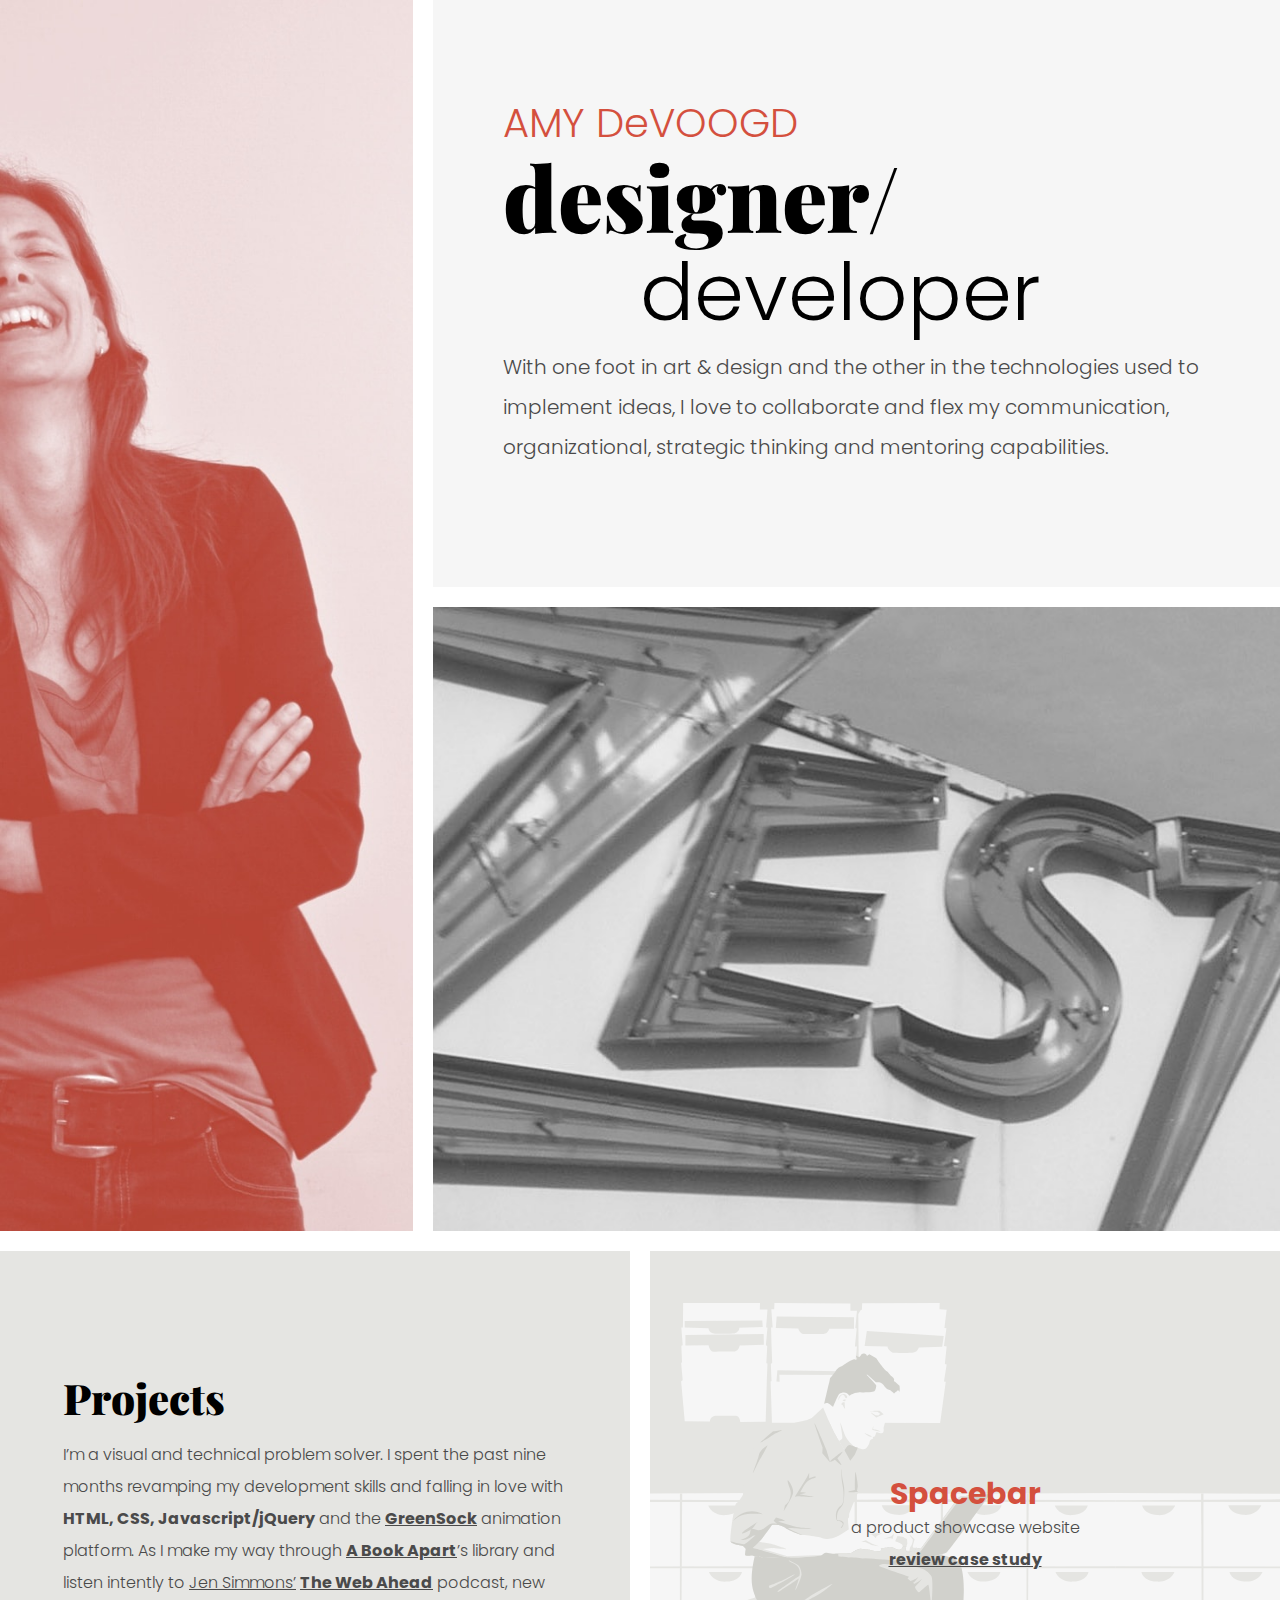
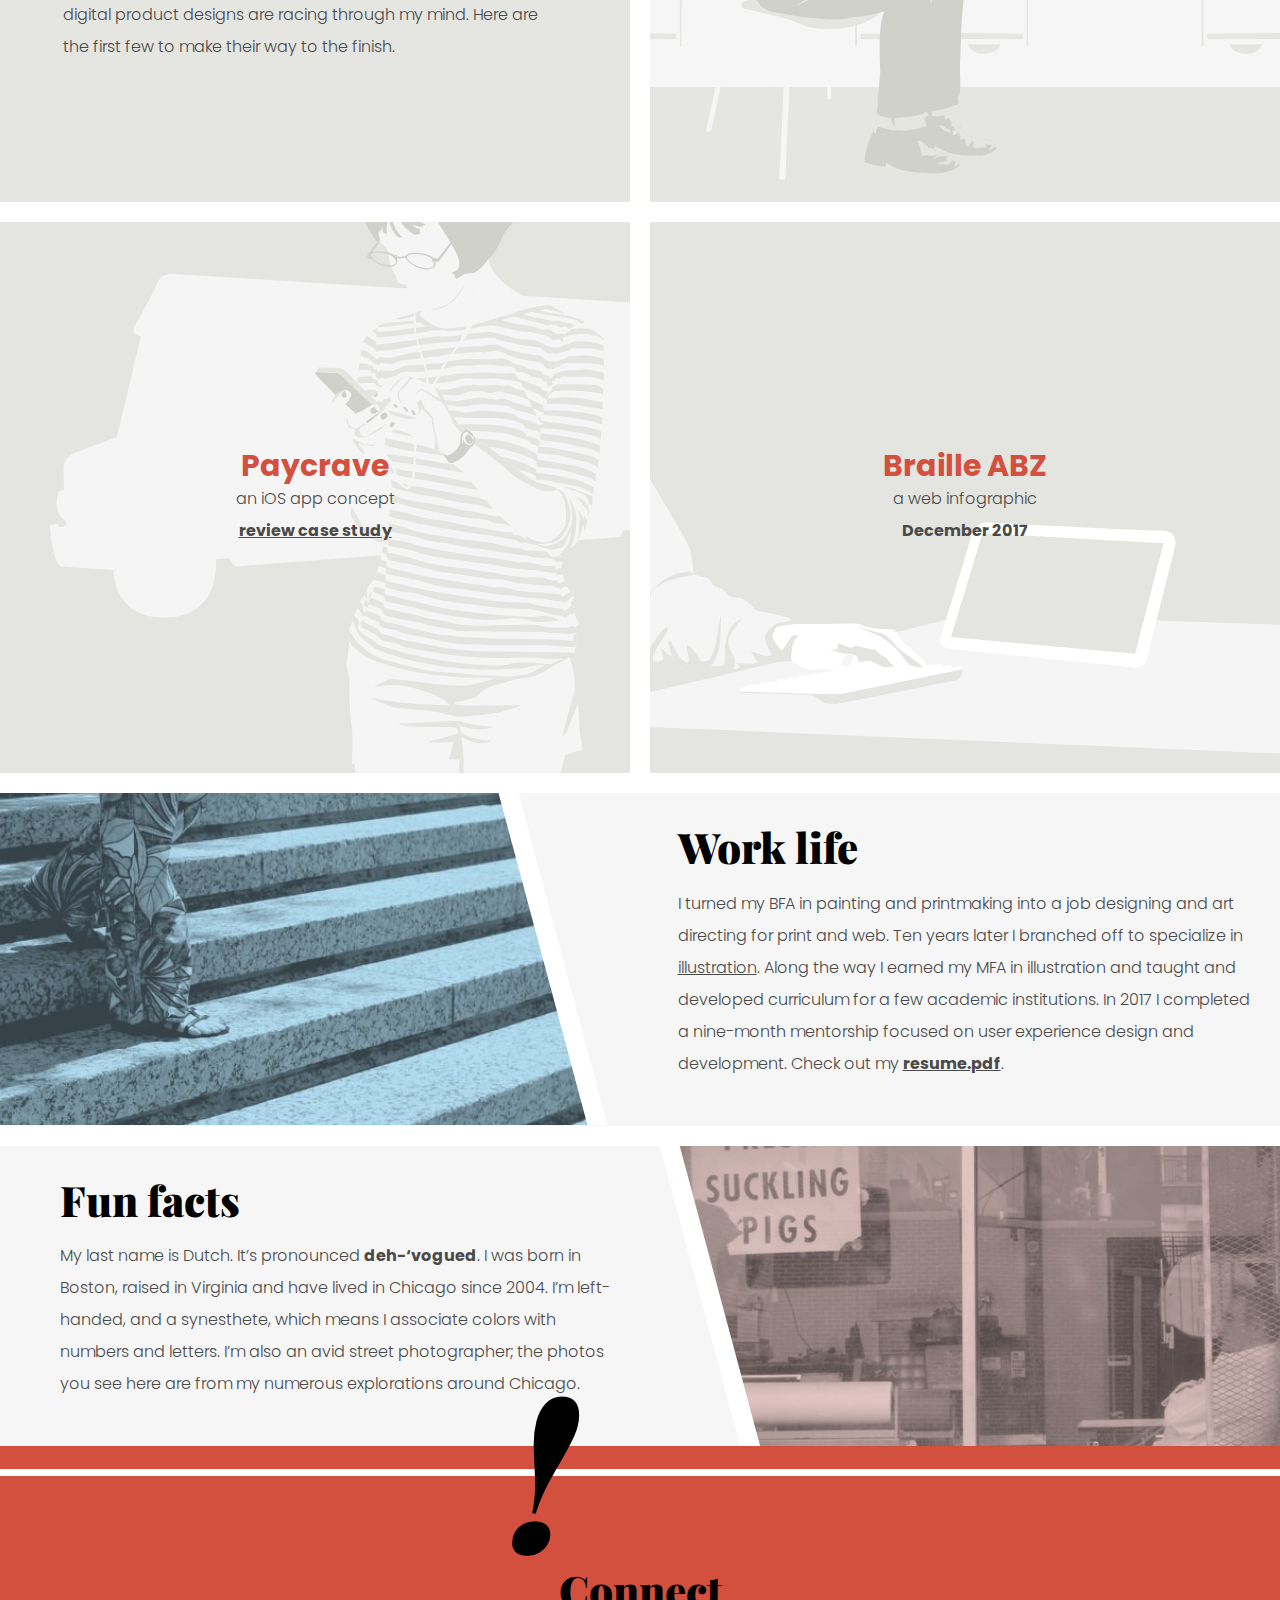
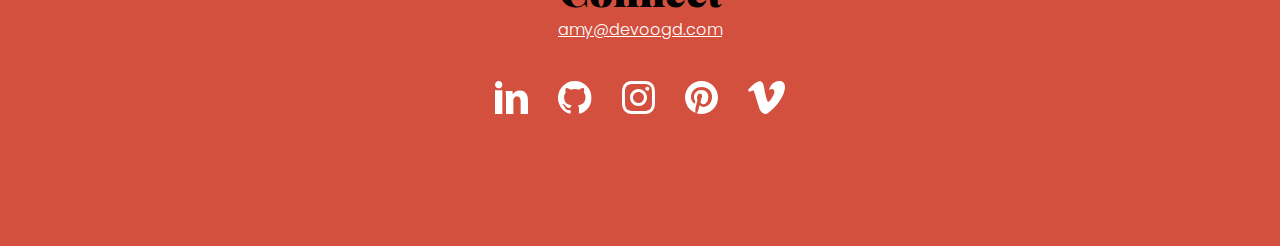
==== index.html @ 1ceda74a "adjusted home sliding header" ====
<!DOCTYPE html>
<html lang="en-us">
<head>

	<meta http-equiv="X-UA-Compatible" content="IE=Edge">
	<meta name="viewport" content="width=device-width, initial-scale=1.0">
	<meta charset="UTF-8">

	<title>Amy DeVoogd | Designer/Developer</title>

<!-- Google fonts -->

	<link href="https://fonts.googleapis.com/css?family=Playfair+Display:900" rel="stylesheet">
	<link href="https://fonts.googleapis.com/css?family=Poppins:300,600,700" rel="stylesheet">

<!-- CSS -->
	<link rel="stylesheet" type="text/css" href="styles/normalize.css">
	<link rel="stylesheet" type="text/css" href="styles/main.css">

<!-- favicon -->
	<link rel="shortcut icon" type="image/ico" href="assets/favicon.ico"/>

</head>

<body>

<!-- hero -->

	<div class="hero">

		<div id="me"></div>

		<div class="circle-me">
			<img src="assets/portrait-alt-compressor.png" alt="mugshot of Amy DeVoogd">
		</div>

		<div class="hero-copy">
			<div>
				<h1>AMY DeVOOGD</h1>
				<h2>designer/</h2>
				<h2 class="styletwo">developer</h2>
			</div>
			<p>With one foot in art &amp; design and the other in the technologies used to implement ideas, I love to collaborate and flex my communication, organizational, strategic thinking and mentoring capabilities.</p>
		</div>

		<div class="hero-zest">
			<img src="assets/zestsign-min.jpg" alt="photograph of a neon sign that reads zest">
		</div>

	</div>

<!-- projects -->

	<section class="projects">
		
		<div class="project-intro">
			<h3>Projects</h3>
			<p>I’m a visual and technical problem solver. I spent the past nine months revamping my development skills and falling in love with <span>HTML, CSS, Javascript/jQuery</span> and the <a href="https://greensock.com/" target="_blank"><span>GreenSock</span></a> animation platform. As I make my way through <a href="https://abookapart.com/" target="_blank"><span>A Book Apart</span></a>’s library and listen intently to <a href="http://jensimmons.com/" target="_blank"> Jen Simmons’</a> <a href="http://thewebahead.net/" target="_blank"><span>The Web Ahead</span></a> podcast, new digital product designs are racing through my mind. Here are the first few to make their way to the finish. 
		</div>

		<div class="spacebar-background"><img src="assets/project-spacebar.svg" alt="a man sitting in an office using a laptop in his lap"></div>
				
		<div class="spacebar-copy">
			<h4>Spacebar</h4>
			<p>a product showcase website</p>
			<a href="case-study/spacebar/"><p><span>review case study</span></p></a>
		</div>
			
		<div class="paycrave-background"><img src="assets/project-paycrave.svg" alt="a woman standing in front of a food truck looking at the phone in her hand"></div>
	
		<div class="paycrave-copy">
			<h4>Paycrave</h4>
			<p>an iOS app concept</p>
			<a href="case-study/paycrave"><p><span>review case study</span></p></a>
		</div>				
			
		<div class="braille-background"><img src="assets/project-braille.svg" alt="a hand at a keyboard on a desk with a computer monitor nearby"></div>
			
		<div class="braille-copy">	
			<h4>Braille ABZ</h4>
			<p>a web infographic</p>
			<p><span>December 2017</span></p>
		</div>

	</section>

<!-- about -->

	<section class="worklife">

		<div class="worklife-steps">
			<div class="steps"></div>
		</div>

		<div class="steps-small">
			<img src="assets/steps-min.jpg" alt="A woman's legs descending stairs.">
		</div>

		<div class="worklife-caption">
			<p>Woman descending Chase Tower stairs. Chicago, Illinois 2016</p>
		</div>

		<div class="worklife-copy">
			<h3>Work life</h3>
			<p>I turned my BFA in painting and printmaking into a job designing and art directing for print and web. Ten years later I branched off to specialize in <a href="http://illustration.devoogd.com/" target="blank">illustration</a>. Along the way I earned my MFA in illustration and taught and developed curriculum for a few academic institutions. In 2017 I completed a nine-month mentorship focused on user experience design and development. Check out my <a href="assets/devoogd_resume.pdf" target="blank"><span>resume.pdf</span></a>.</p>
		</div>

	</section>

	<section class="funfacts">	

		<div class="funfacts-copy">
			<h3>Fun facts</h3>
			<p>My last name is Dutch. It’s pronounced <span>deh-‘vogued</span>. I was born in Boston, raised in Virginia and have lived in Chicago since 2004. I’m left-handed, and a synesthete, which means I associate colors with numbers and letters. I’m also an avid street photographer; the photos you see here are from my numerous explorations around Chicago.</p>
		</div>

		<div class="funfacts-butcher">
			<div class="butcher"></div>
		</div>

		<div class="butcher-small">
			<img src="assets/butcher-min.jpg" alt="A butcher sitting in the window of his shop.">
		</div>

		<div class="funfacts-caption">
			<p>Halsted Packing House. Chicago, Illinois 2009</p>
		</div>
	
	</section>

<!-- footer -->
		
	<footer>

		<div class="xmark">
			<img src="assets/exclamation-mark.png" alt="oversized exclamation mark">
		</div>

		<div class="horizonal-line"></div>

		<div class="connect">
			<h3>Connect</h3>
			<a href="mailto:amy@devoogd.com"><p>amy@devoogd.com</p></a>
		</div>

		<div class="social">
			<a href="https://www.linkedin.com/in/amydevoogd" target="blank"><img src="assets/social-linkedin.svg" alt="linked in icon"></a>
			<a href="https://github.com/amydevoogd" target="blank"><img src="assets/social-github.svg" alt="github icon"></a>
			<a href="https://www.instagram.com/amydevoogd/" target="blank"><img src="assets/social-instagram.svg" alt="instagram icon"></a>
			<a href="https://www.pinterest.com/amydevoogd/" target="blank"><img src="assets/social-pinterest.svg" alt="pinterest icon"></a>
			<a href="https://vimeo.com/devoogd" target="blank"><img src="assets/social-vimeo.svg" alt="vimeo icon"></a>
		</div>

	</footer>

</body>

</html>
---- styles/main.css ----
/* body */

* {
	 box-sizing: border-box;
}



body {
	margin: 0;
}

/* fonts */

h1 {
	font-family: 'Poppins', sans-serif;
	font-size: 40px;
	font-weight: 300;
	color: #D4503E;
	margin: 0;	
}

h2 {
	font-family: 'Playfair Display', serif;
	font-size: 90px;
	font-weight: 900;
	line-height: 1.125;
	color: #000;
	margin: 0;
}

h3 {
	font-family: 'Playfair Display', serif;
	font-size: 42px;
	font-weight: 900;
	color: #000;
	margin: 0;
}

h4 {
	font-family: 'Poppins', sans-serif;
	font-size: 30px;
	font-weight: 700;
	color: #D4503E;
}

p {
	font-family: 'Poppins', sans-serif;
	font-size: 16px;
	font-weight: 300;
	line-height: 2;
	color: #4A4A4A;	
}

/* links */

a {
	outline: none;
}

a:link {
	color: #4A4A4A;
	text-decoration: underline;
}

a:visited {
	color: #4A4A4A;
}

/* hero */

.circle-me {
	padding-top: 30px;
	text-align: center;
	background-color: #f6f6f6;
}

.hero-copy {
	display: flex;
	flex-direction: column;
	justify-content: center;
	padding: 30px;
	background-color: #f6f6f6;
}

.hero-copy h1 {
	font-size: 30px;
}

.hero-copy h2 {
	font-size: 54px;
	text-align: left;
}

.hero-copy .styletwo {
	font-family: 'Poppins', sans-serif;
	font-weight: 300;
	font-size: 54px;
	text-align: right;
	position: absolute;
	left: 15%;
	margin-right: 10px;
}

.hero-copy p {
	font-size: 16px;
	margin-top: 80px;
}

.hero-zest {
	padding-top: 15px;
	padding-bottom: 15px;
}

.hero-zest img {
	width: 100%;
	height: 100%;
	display: block;
}

/* projects */

.projects {
	display: grid;
	grid-template-columns: 1fr;
	grid-gap: 15px;
}

.projects span {
	font-weight: 700;
}

.project-intro {
	grid-column: 1;
	grid-row: 1;
	display: flex;
	flex-direction: column;
	justify-content: center;
	padding: 30px;
	background-color: #e5e5e2;
}

.project-intro p {
	font-size: 16px;
}

.projects img {
	width: 100%;
	height: 100%;
}

.spacebar-background {
	grid-column: 1;
	grid-row: 2;
}

.spacebar-copy {
	grid-column: 1;
	grid-row: 2;
	justify-self: center;
	align-self: center;
	text-align: center;
}

.spacebar-copy p, h4 {
	margin: 0;
}

.paycrave-background {
	grid-column: 1;
	grid-row: 3;

}

.paycrave-copy {
	grid-column: 1;
	grid-row: 3;
	justify-self: center;
	align-self: center;
	text-align: center;
}

.paycrave-copy p, h4 {
	margin: 0;
}

.braille-background {
	grid-column: 1;
	grid-row: 4;
}

.braille-copy{
	grid-column: 1;
	grid-row: 4;
	justify-self: center;
	align-self: center;
	text-align: center;
}

.braille-copy p, h4 {
	margin: 0;
}

/* about */

.worklife {
	display: grid;
	grid-template-columns: 1fr;
	grid-gap: 15px;
}

.steps-small img {
	width: 100%;
	height: 100%;
}

.worklife span {
	font-weight: 700;
}

.worklife-copy {
	display: flex;
	flex-direction: column;
	justify-content: center;
	padding: 30px;
	background-color: #F6F6F6;
	position: relative;
}

.worklife-caption {
	display: none;
}

.worklife-caption p {
	font-size: 12px;
	color: #fff;
	text-align: left;
	padding-left: 10px;
}

.funfacts {
	display: grid;
	grid-template-columns: 1fr;
	margin-top: 15px;
}

.funfacts-copy {
	display: flex;
	flex-direction: column;
	justify-content: center;
	padding: 30px;
	background-color: #F6F6F6;
}

.butcher-small {
	margin-top: 15px;
}

.butcher-small img {
	width: 100%;
	height: 100%;
	display: block;
}

.funfacts span {
	font-weight: 700;
}

.funfacts-caption {
	display: none;
}

/* footer */

footer {
	grid-column: 1 / -1;
	background-color: #D4503E;
	height: 400px;
	text-align: center;
	display: flex;
	flex-direction: column;
	justify-content: center;
	position: relative;
}

.xmark {
	position: absolute;
	top: -50px;
	left: 40%;
	z-index: 2;
}

.horizonal-line {
	border: 0;
	width: 100%;
	border-bottom: 7px solid white;
	position: relative;
	top: -90px;
	z-index: 1;
}

.connect {
	padding-bottom: 20px;
}

.connect h3 {
	margin: 0;
}

.connect p {
	margin: 0;
	color: white;
}

.connect a:link {
	color: #fff;
}

.social {
	display: flex;
	justify-content: center;
}

.social img {
	padding: 15px;
}


@media(min-width: 768px) {

	html {
		width: 100%;
		overflow-x: hidden;
	}

	/* hero */

	.hero {
		display: grid;
		grid-template-columns: 1fr 1fr 1fr;
		grid-gap: 20px;
	}

	#me {
		grid-row: 1 / 3;
		background-repeat: no-repeat;
		background-size: cover;
		background-position: left;
		background-image: url('../assets/portrait-min.jpg');
		background-color: #D4503E;
	}

	.circle-me {
		display: none;
	}

	.hero-copy {
		grid-column: 2 / 4;
		padding: 100px 70px;
		background: #f6f6f6;
	}

	.hero-copy h1 {
		font-size: 40px;
	}

	.hero-copy h2 {
		font-size: 90px;
		text-align: left;
	}

	.hero-copy .styletwo {
		font-family: 'Poppins', sans-serif;
		font-weight: 300;
		font-size: 80px;
		text-align: right;
		position: absolute;
		left: 50%;
	}

	.hero-copy p {
		font-size: 20px;
		margin-top: 100px;
	}

	.hero-zest {
		grid-column: 2 / 4;
		grid-row: 2;
		padding: 0;
	}

	.hero-zest img {
		width: 100%;
		height: 100%;
		display: block;
	}

	/* projects */

	.projects {
		grid-column: 1 / -1;
		display: grid;
		grid-template-columns: 1fr 1fr;
		grid-gap: 20px;
		margin-top: 20px;
		margin-bottom: 20px;
	}

	.projects span {
		font-weight: 700;
	}

	.project-intro {
		padding: 10%;
		background-color: #e5e5e2;
		display: flex;
		flex-direction: column;
		justify-content: center;
	}

	.projects img {
		width: 100%;
		height: 100%;
		object-fit: cover;
	}

	.spacebar-background {
		grid-column: 2;
		grid-row: 1;
	}

	.spacebar-copy {
		grid-column: 2;
		grid-row: 1;
		justify-self: center;
		align-self: center;
		text-align: center;
		padding: 20px;
		background-color: 
	}

	.spacebar-copy p, h4 {
		margin: 0;
	}

	.paycrave-background {
		grid-column: 1;
		grid-row: 2;
	}

	.paycrave-copy {
		grid-column: 1;
		grid-row: 2;
		justify-self: center;
		align-self: center;
		text-align: center;
	}

	.paycrave-copy p, h4 {
		margin: 0;
	}

	.braille-background {
		grid-column: 2;
		grid-row: 2;
	}

	.braille-copy {
		grid-column: 2;
		grid-row: 2;
		justify-self: center;
		align-self: center;
		text-align: center;
	}

	.braille-copy p, h4 {
		margin: 0;
	}

	/* about */

	.steps-small {
		display: none;
	}

	.butcher-small {
		display: none;
	}

	.worklife {
		display: grid;
		grid-template-columns: repeat(auto-fit, minmax(100px, 1fr));
		justify-items: center;
		background: #F6F6F6;
	}

	.worklife-steps {
	    width: 100%;
	    height: 100%;
	    margin: 0 20px 0 -120px;
	    -webkit-transform: skew(15deg);
	    -moz-transform: skew(15deg);
	    -o-transform: skew(15deg);
	    transform: skew(15deg);
	    border-right: 20px solid white;
	    overflow:hidden;
	    position:relative;
	}

	.steps {
		background-image: url('../assets/steps-min.jpg');
    	position: absolute;
    	background-repeat: no-repeat;
		background-size: cover;
		background-position: left;
	    top: -30px;
	    left: -30px;
	    right: -100px;
	    bottom: -0px;
        -webkit-transform: skew(-15deg);
		-moz-transform: skew(-15deg);
        -o-transform: skew(-15deg);
        transform: skew(-15deg);
	}

	.funfacts {
		display: grid;
		grid-template-columns: repeat(auto-fit, minmax(100px, 1fr));
		justify-items: center;
		background: #F6F6F6;
		border-top: 20px solid white;
		margin-top: 0px;
	}

	.funfacts-butcher {
	    width: 100%;
	    height: 100%;
	    margin: 0 0 0 120px;
	    -webkit-transform: skew(15deg);
	    -moz-transform: skew(15deg);
	    -o-transform: skew(15deg);
	    transform: skew(15deg);
	    border-left: 20px solid white;
	    overflow: hidden;
	    position: relative;
	}

	.funfacts-copy {
		margin-left: 30px;
	}

	.butcher {
		background-image: url('../assets/butcher-min.jpg');
    	position: absolute;
    	background-repeat: no-repeat;
		background-size: cover;
		background-position: left;
	    top: 0px;
	    left: -70px;
	    right: 60px;
	    bottom: 0px;
        -webkit-transform: skew(-15deg);
		-moz-transform: skew(-15deg);
        -o-transform: skew(-15deg);
        transform: skew(-15deg);
        display: block;
	}

}
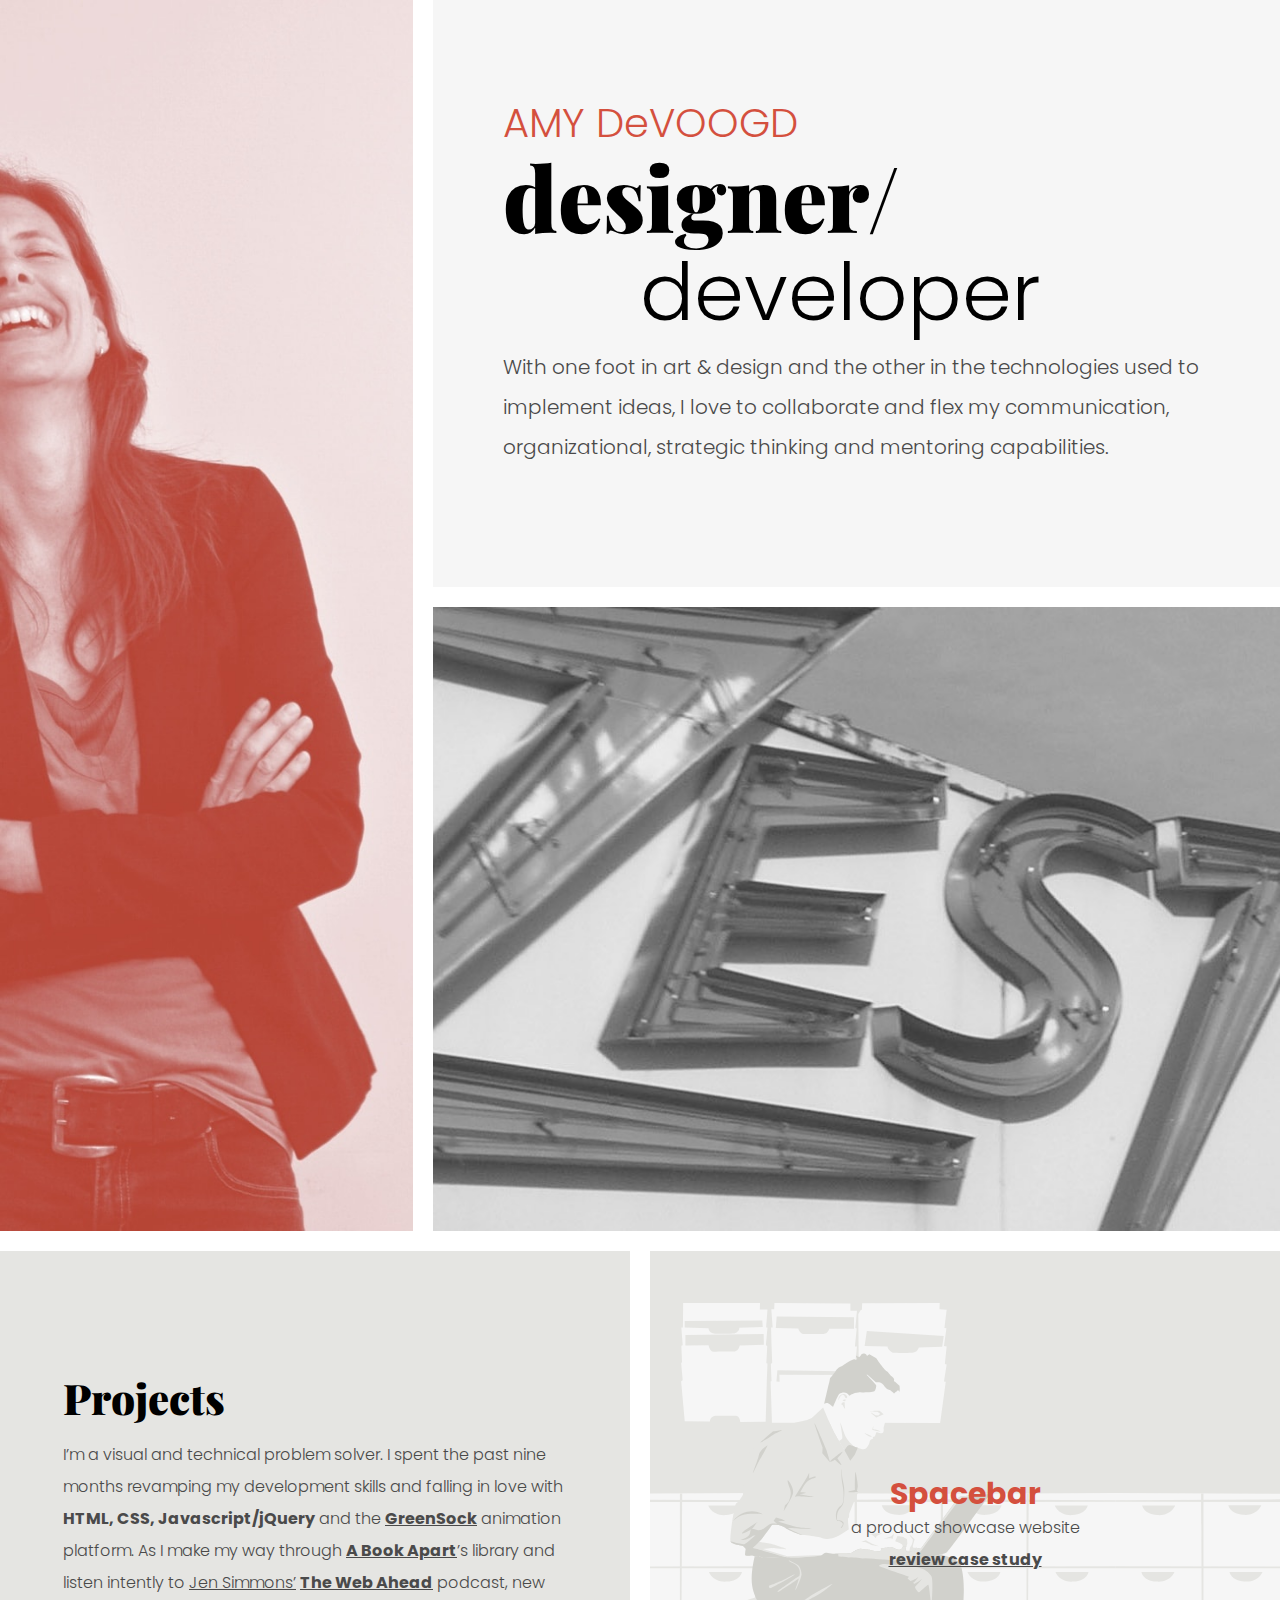
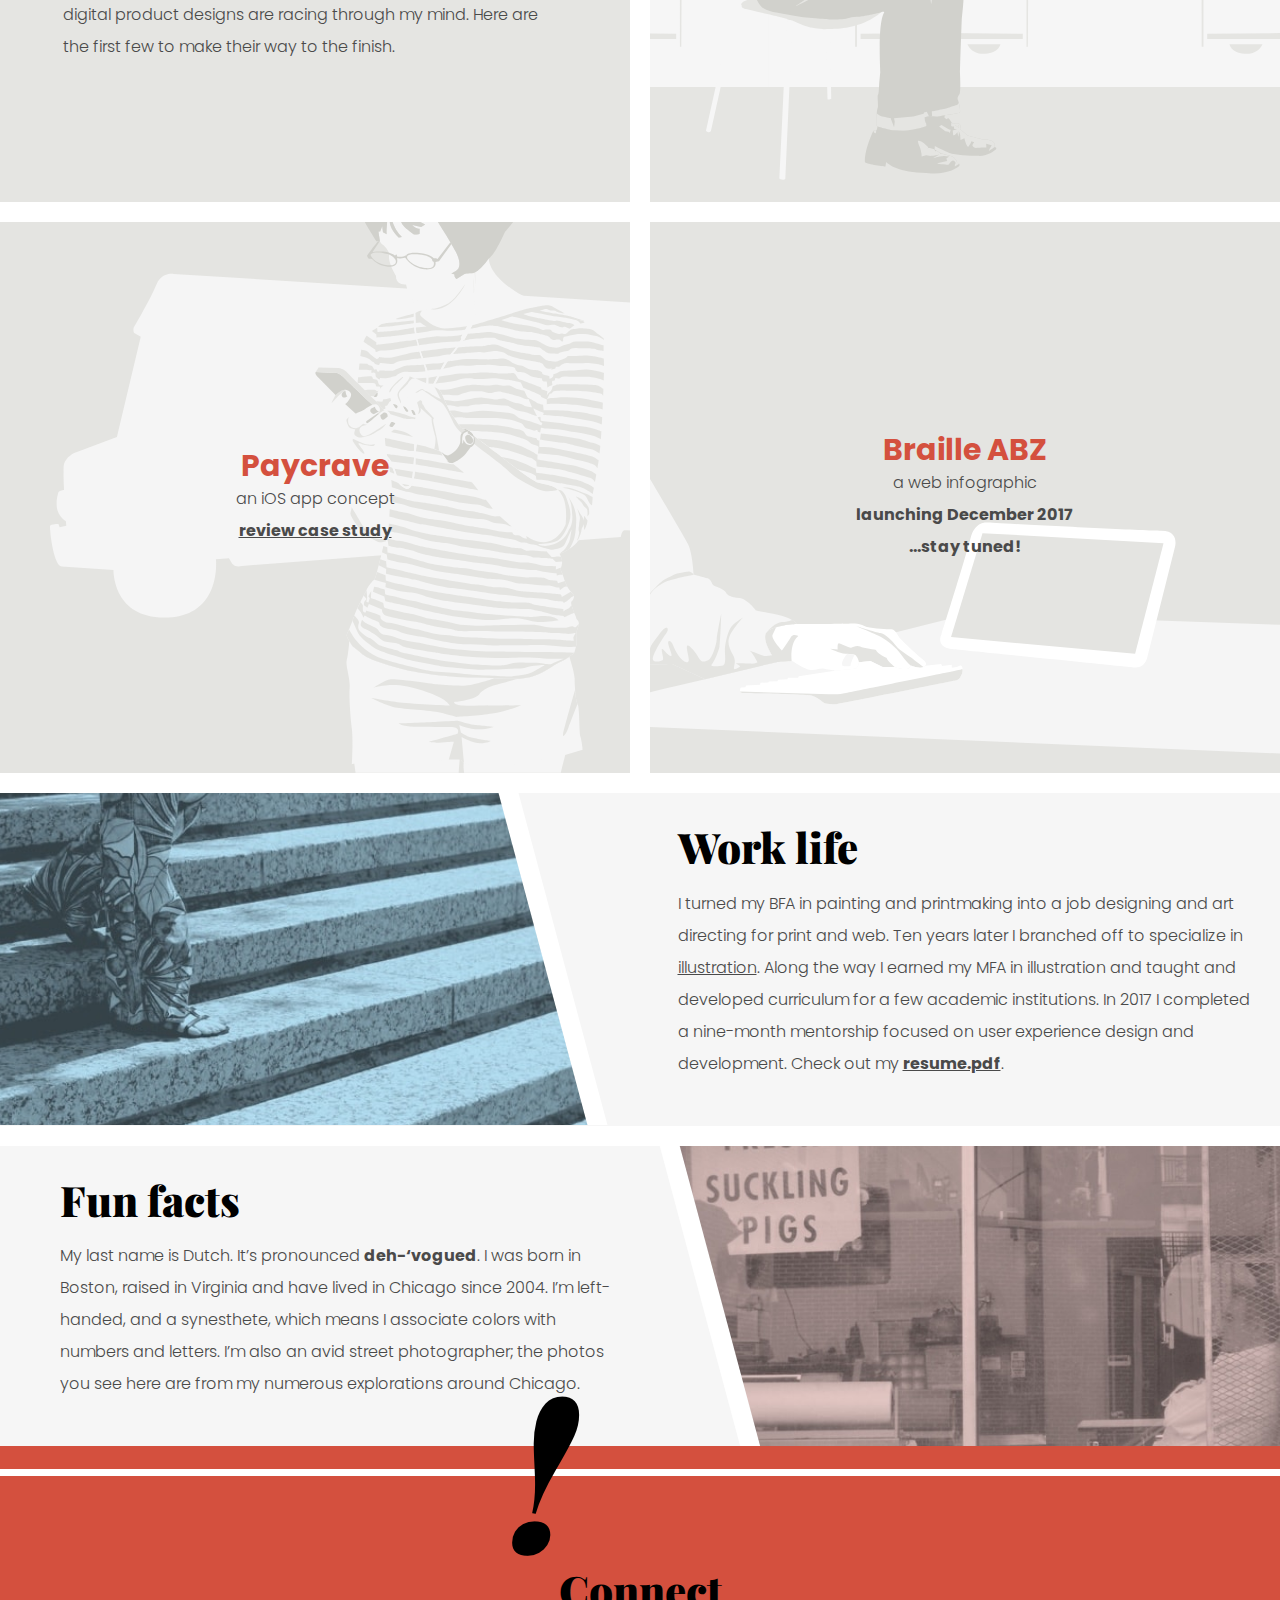
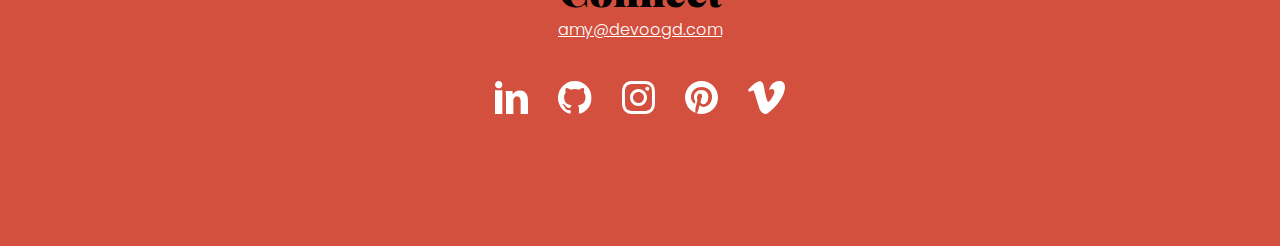
==== commit 05e9d854: "fixed side nav" ====
--- a/index.html
+++ b/index.html
@@ -1,6 +1,16 @@
 <!DOCTYPE html>
 <html lang="en-us">
 <head>
+
+<!-- Global site tag (gtag.js) - Google Analytics -->
+	<script async src="https://www.googletagmanager.com/gtag/js?id=UA-109768503-1"></script>
+	<script>
+	  	window.dataLayer = window.dataLayer || [];
+	  	function gtag(){dataLayer.push(arguments);}
+	  	gtag('js', new Date());
+
+	  	gtag('config', 'UA-109768503-1');
+	</script>
 
 	<meta http-equiv="X-UA-Compatible" content="IE=Edge">
 	<meta name="viewport" content="width=device-width, initial-scale=1.0">
@@ -79,7 +89,7 @@
 		<div class="braille-copy">	
 			<h4>Braille ABZ</h4>
 			<p>a web infographic</p>
-			<p><span>December 2017</span></p>
+			<p><span>launching December 2017<br>...stay tuned!</span></p>
 		</div>
 
 	</section>
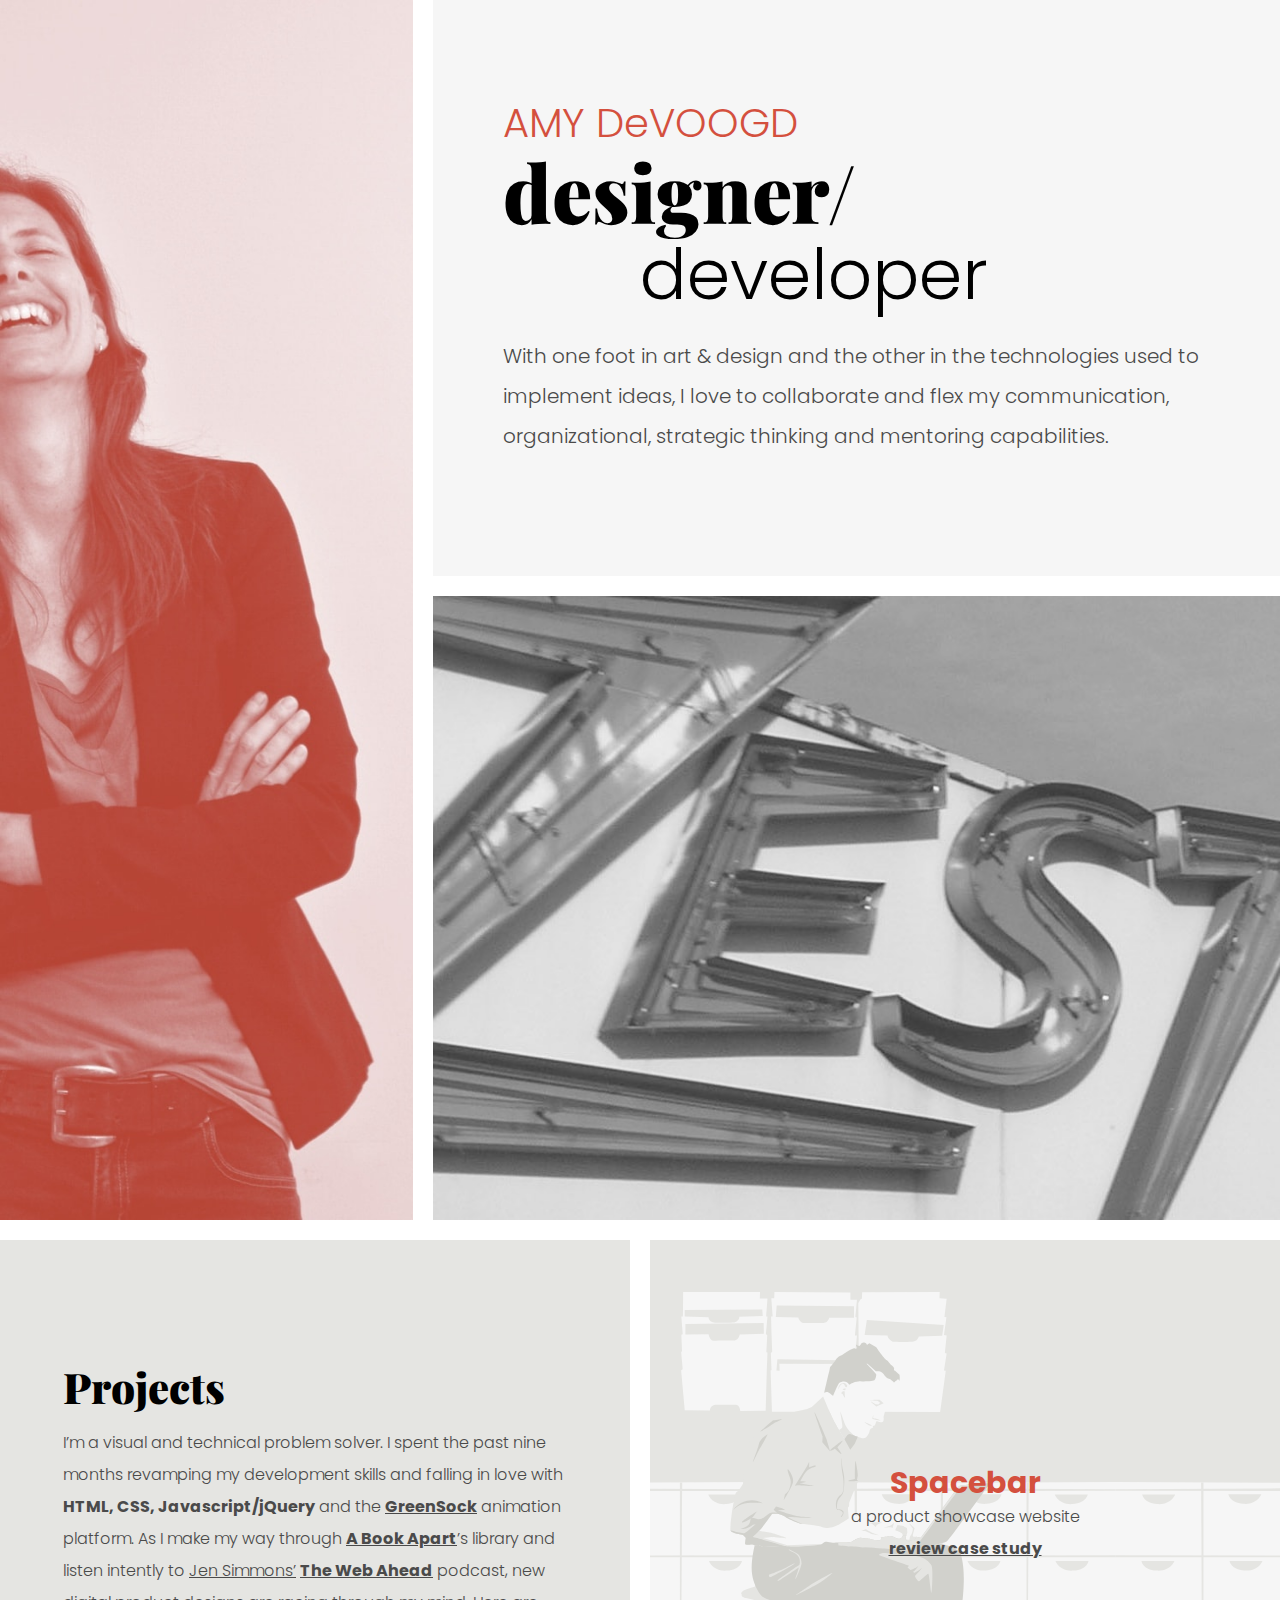
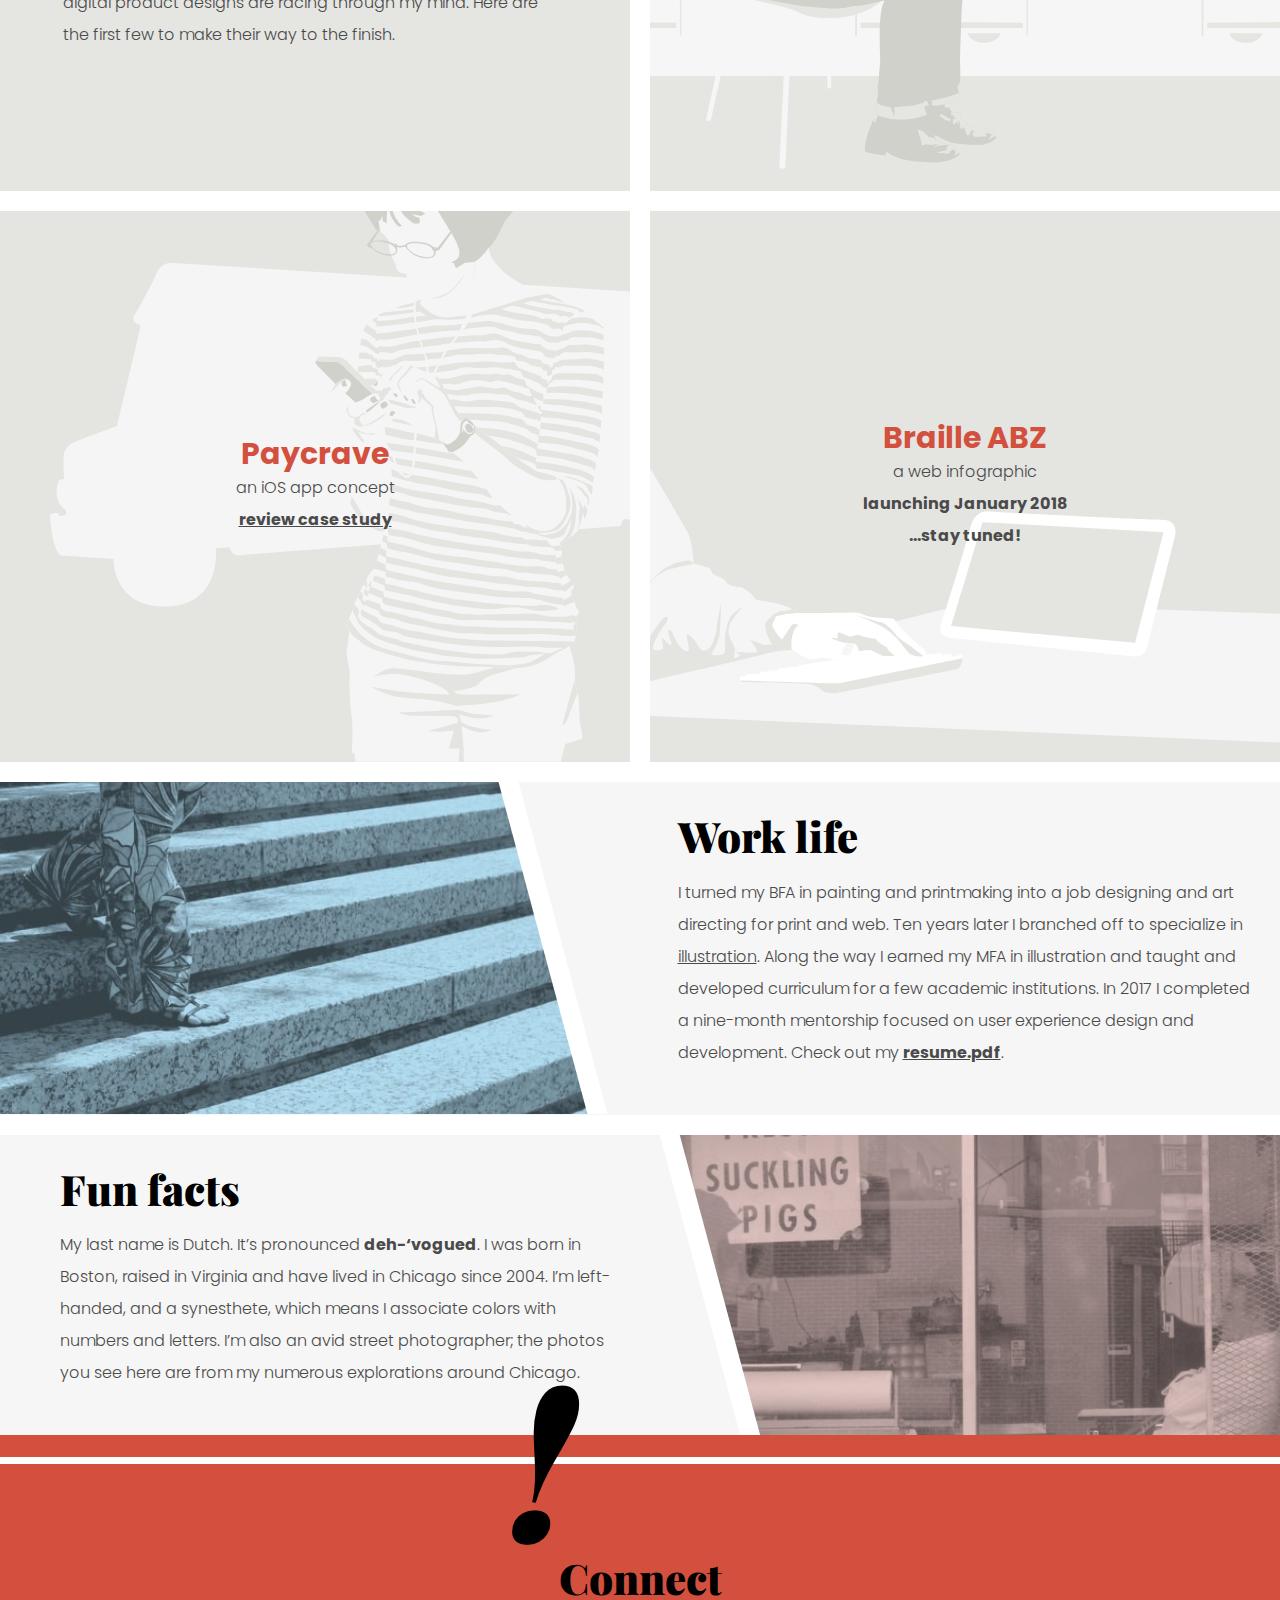
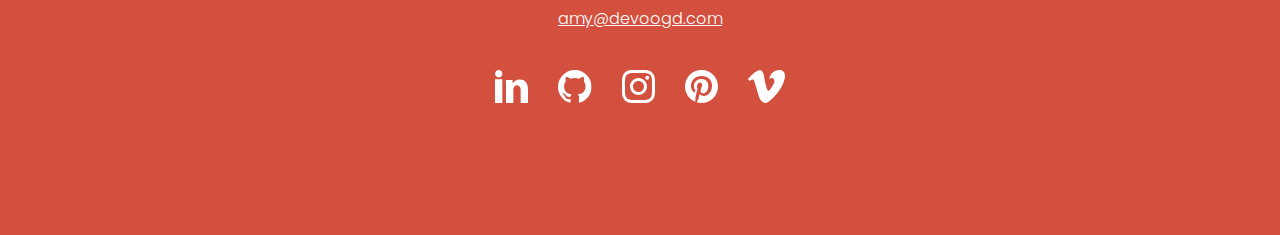
==== commit 121a5057: "Revised Braille ABZ date" ====
--- a/index.html
+++ b/index.html
@@ -89,7 +89,7 @@
 		<div class="braille-copy">	
 			<h4>Braille ABZ</h4>
 			<p>a web infographic</p>
-			<p><span>launching December 2017<br>...stay tuned!</span></p>
+			<p><span>launching January 2018<br>...stay tuned!</span></p>
 		</div>
 
 	</section>
--- a/styles/main.css
+++ b/styles/main.css
@@ -2,6 +2,10 @@
 
 * {
 	 box-sizing: border-box;
+}
+
+body {
+	overflow-x: hidden;
 }
 
 
@@ -365,14 +369,14 @@
 	}
 
 	.hero-copy h2 {
-		font-size: 90px;
+		font-size: 80px;
 		text-align: left;
 	}
 
 	.hero-copy .styletwo {
 		font-family: 'Poppins', sans-serif;
 		font-weight: 300;
-		font-size: 80px;
+		font-size: 70px;
 		text-align: right;
 		position: absolute;
 		left: 50%;
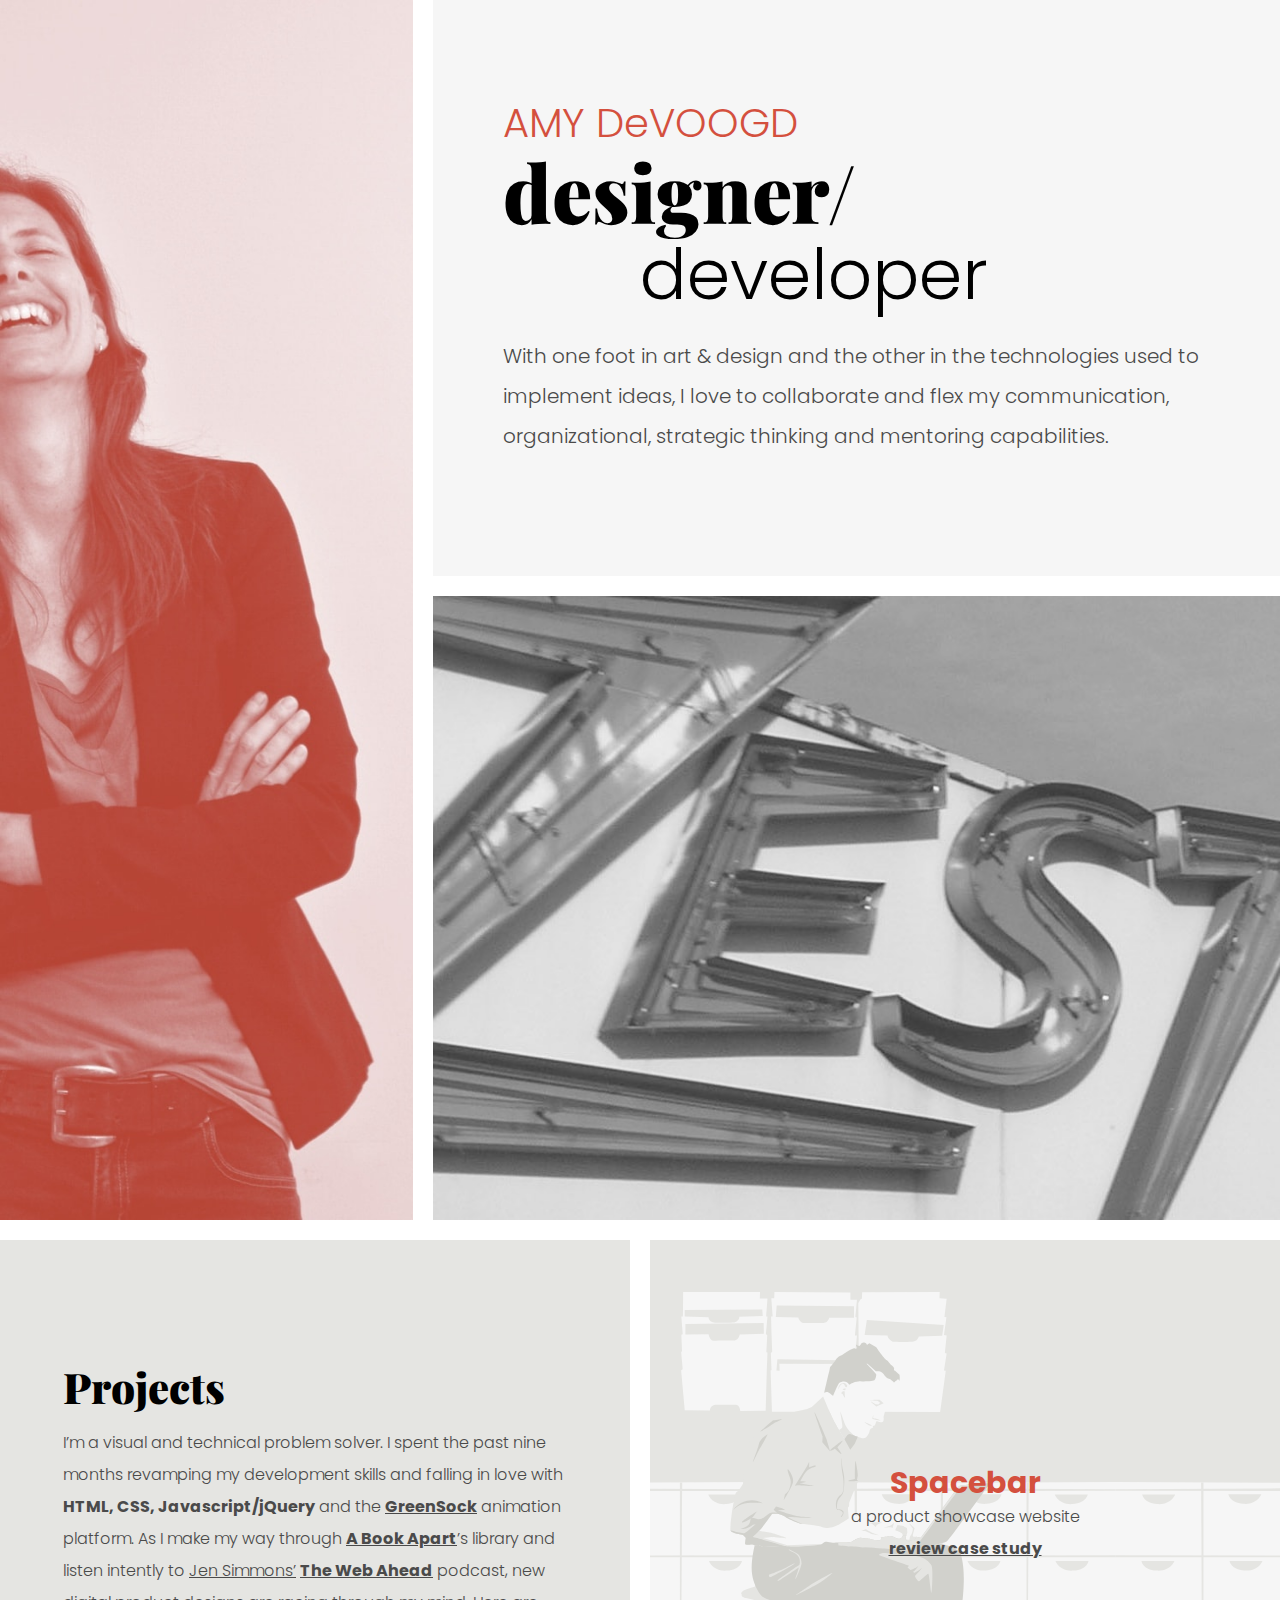
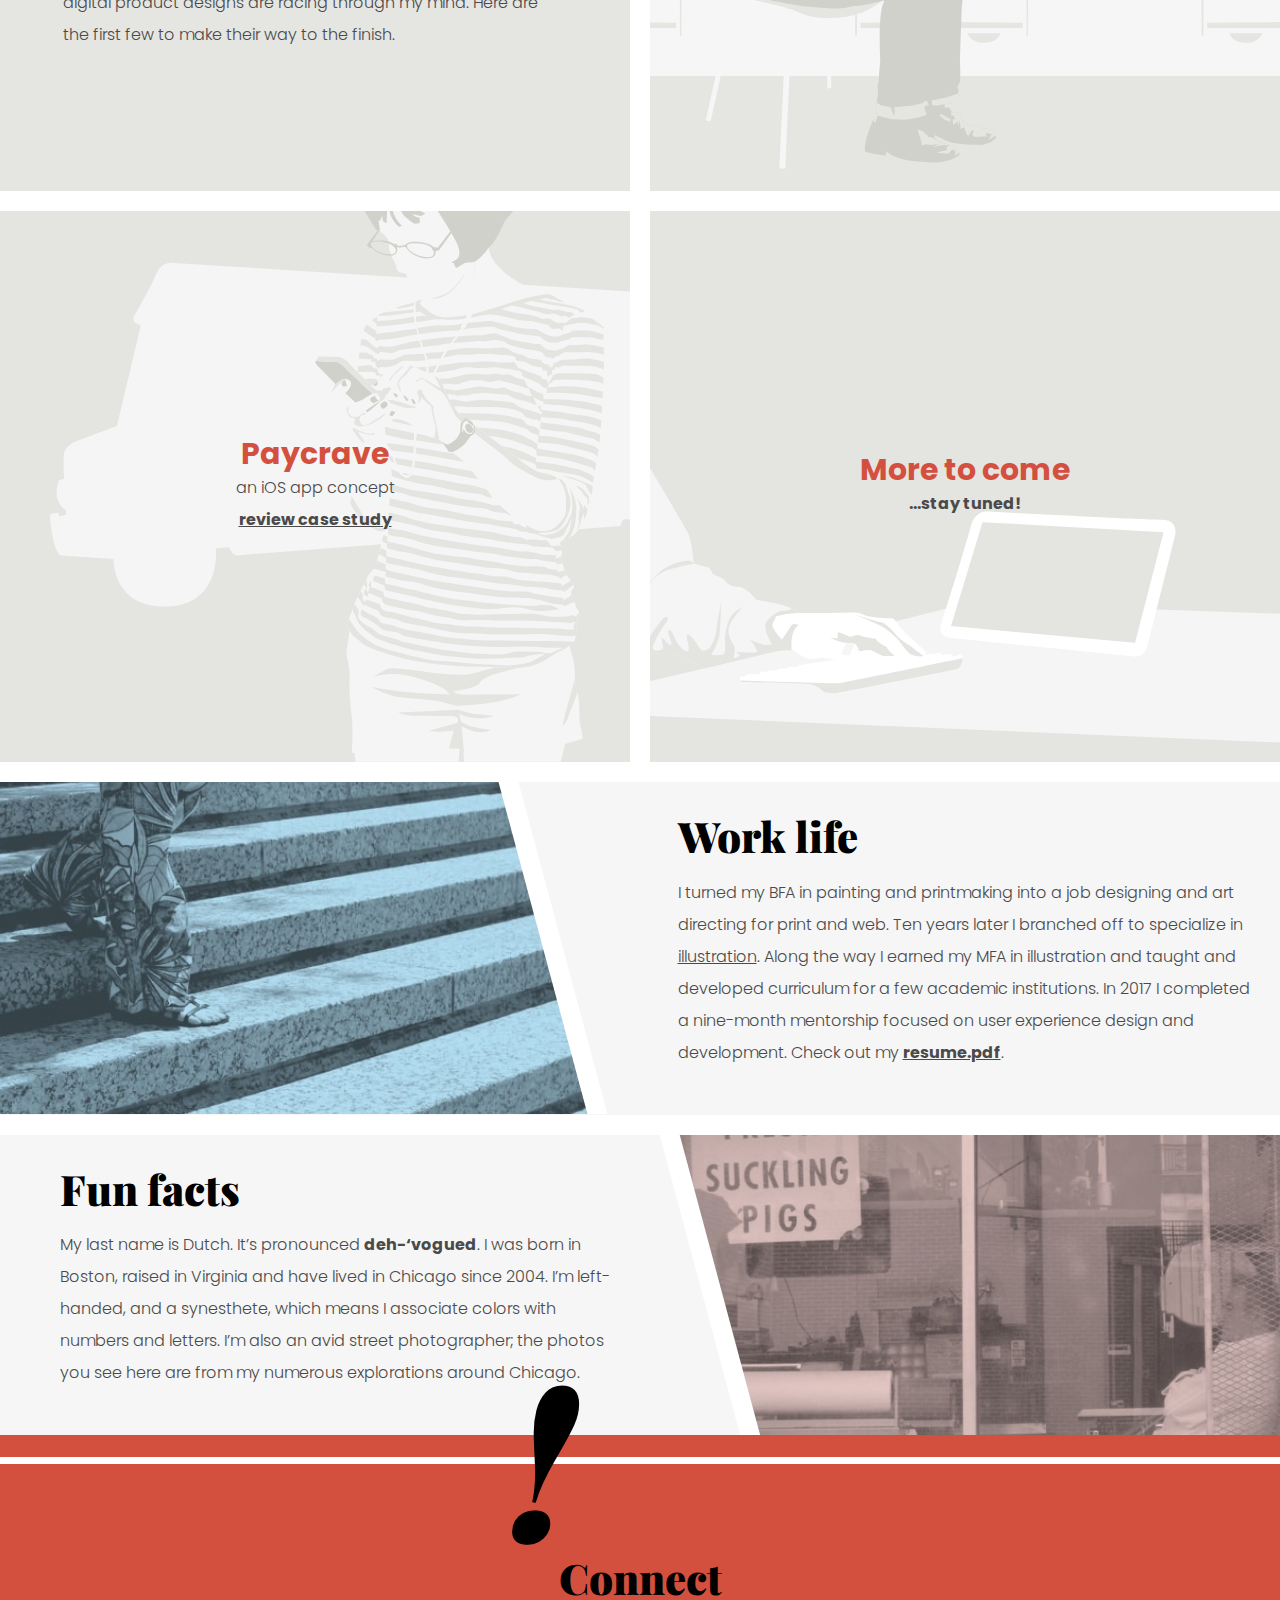
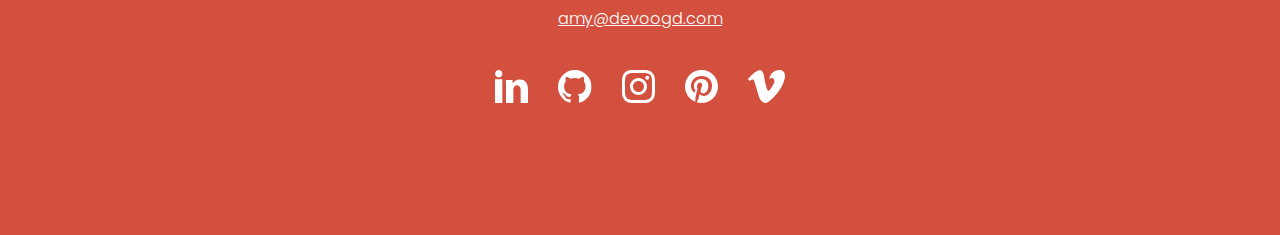
==== commit e8e50a6c: "home page project update" ====
--- a/index.html
+++ b/index.html
@@ -87,9 +87,8 @@
 		<div class="braille-background"><img src="assets/project-braille.svg" alt="a hand at a keyboard on a desk with a computer monitor nearby"></div>
 			
 		<div class="braille-copy">	
-			<h4>Braille ABZ</h4>
-			<p>a web infographic</p>
-			<p><span>launching January 2018<br>...stay tuned!</span></p>
+			<h4>More to come</h4>
+			<p><span>...stay tuned!</span></p>
 		</div>
 
 	</section>
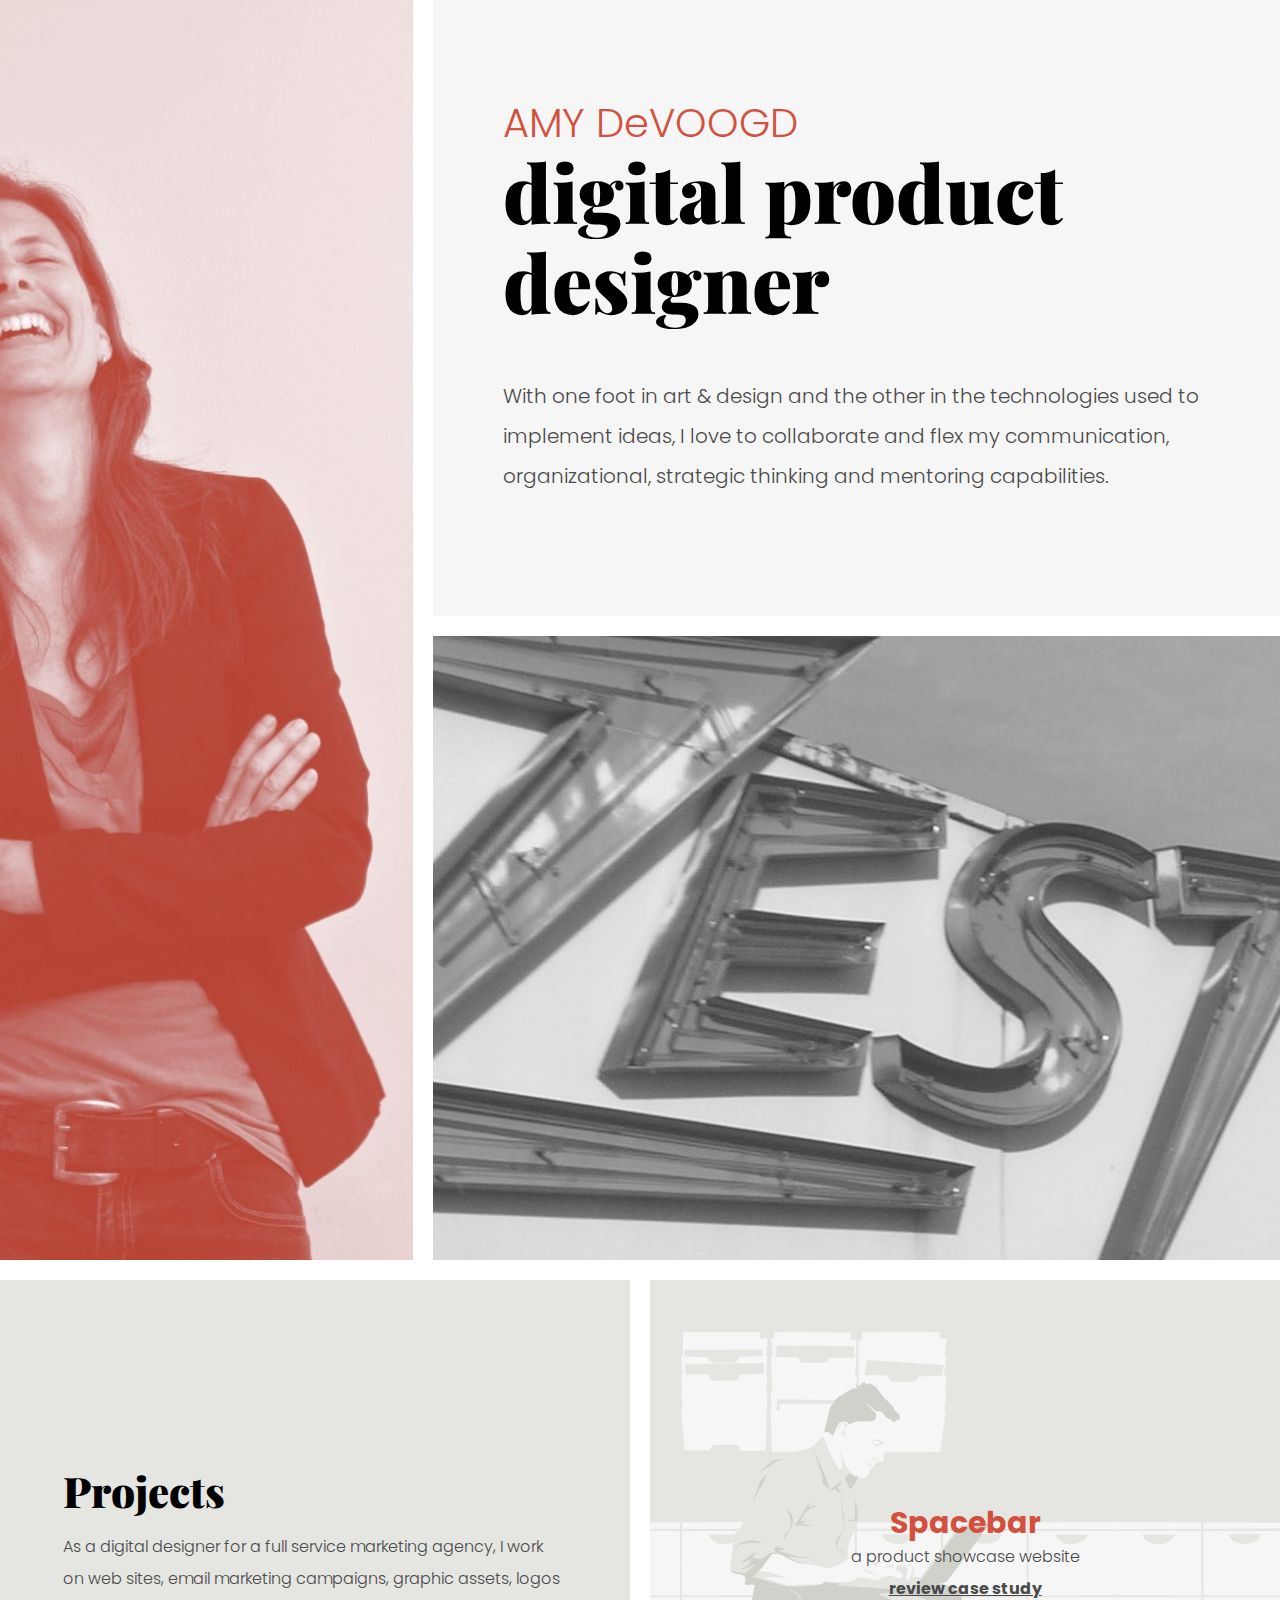
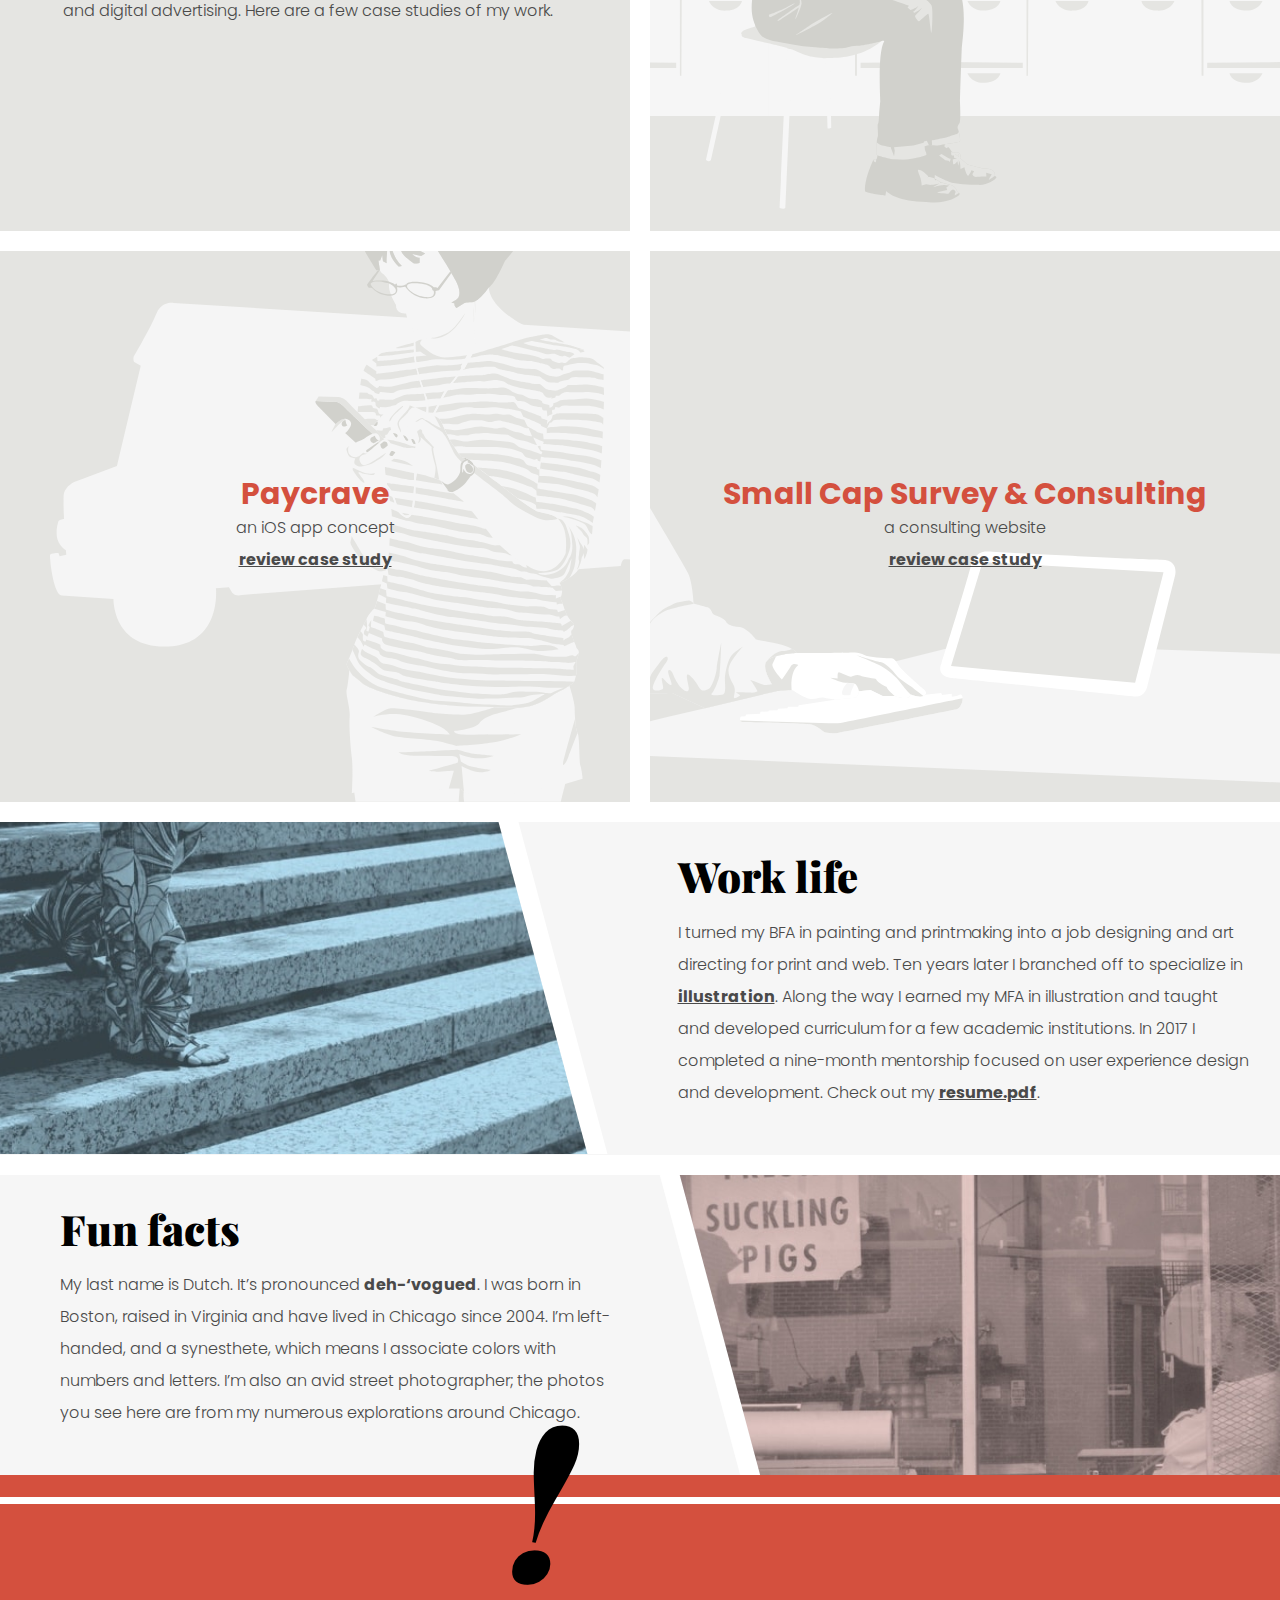
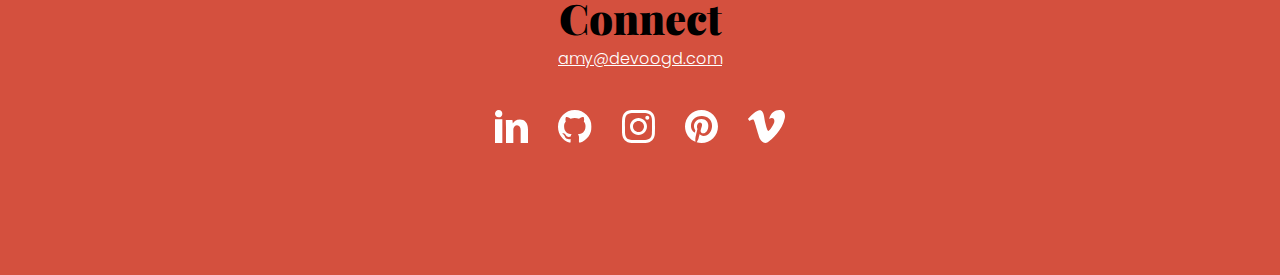
==== commit 52b7123a: "edits" ====
--- a/index.html
+++ b/index.html
@@ -16,7 +16,7 @@
 	<meta name="viewport" content="width=device-width, initial-scale=1.0">
 	<meta charset="UTF-8">
 
-	<title>Amy DeVoogd | Designer/Developer</title>
+	<title>Amy DeVoogd | Digital Product Designer</title>
 
 <!-- Google fonts -->
 
@@ -47,8 +47,7 @@
 		<div class="hero-copy">
 			<div>
 				<h1>AMY DeVOOGD</h1>
-				<h2>designer/</h2>
-				<h2 class="styletwo">developer</h2>
+				<h2>digital product designer</h2>
 			</div>
 			<p>With one foot in art &amp; design and the other in the technologies used to implement ideas, I love to collaborate and flex my communication, organizational, strategic thinking and mentoring capabilities.</p>
 		</div>
@@ -65,7 +64,7 @@
 		
 		<div class="project-intro">
 			<h3>Projects</h3>
-			<p>I’m a visual and technical problem solver. I spent the past nine months revamping my development skills and falling in love with <span>HTML, CSS, Javascript/jQuery</span> and the <a href="https://greensock.com/" target="_blank"><span>GreenSock</span></a> animation platform. As I make my way through <a href="https://abookapart.com/" target="_blank"><span>A Book Apart</span></a>’s library and listen intently to <a href="http://jensimmons.com/" target="_blank"> Jen Simmons’</a> <a href="http://thewebahead.net/" target="_blank"><span>The Web Ahead</span></a> podcast, new digital product designs are racing through my mind. Here are the first few to make their way to the finish. 
+			<p>As a digital designer for a full service marketing agency, I work on web sites, email marketing campaigns, graphic assets, logos and digital advertising. Here are a few case studies of my work. 
 		</div>
 
 		<div class="spacebar-background"><img src="assets/project-spacebar.svg" alt="a man sitting in an office using a laptop in his lap"></div>
@@ -87,8 +86,9 @@
 		<div class="braille-background"><img src="assets/project-braille.svg" alt="a hand at a keyboard on a desk with a computer monitor nearby"></div>
 			
 		<div class="braille-copy">	
-			<h4>More to come</h4>
-			<p><span>...stay tuned!</span></p>
+			<h4>Small Cap Survey & Consulting</h4>
+			<p>a consulting website</p>
+			<a href="case-study/scsc"><p><span>review case study</span></p></a>
 		</div>
 
 	</section>
@@ -111,7 +111,7 @@
 
 		<div class="worklife-copy">
 			<h3>Work life</h3>
-			<p>I turned my BFA in painting and printmaking into a job designing and art directing for print and web. Ten years later I branched off to specialize in <a href="http://illustration.devoogd.com/" target="blank">illustration</a>. Along the way I earned my MFA in illustration and taught and developed curriculum for a few academic institutions. In 2017 I completed a nine-month mentorship focused on user experience design and development. Check out my <a href="assets/devoogd_resume.pdf" target="blank"><span>resume.pdf</span></a>.</p>
+			<p>I turned my BFA in painting and printmaking into a job designing and art directing for print and web. Ten years later I branched off to specialize in <span><a href="http://illustration.devoogd.com/" target="blank">illustration</a></span>. Along the way I earned my MFA in illustration and taught and developed curriculum for a few academic institutions. In 2017 I completed a nine-month mentorship focused on user experience design and development. Check out my <a href="assets/devoogd_resume.pdf" target="blank"><span>resume.pdf</span></a>.</p>
 		</div>
 
 	</section>
--- a/styles/main.css
+++ b/styles/main.css
@@ -108,7 +108,7 @@
 
 .hero-copy p {
 	font-size: 16px;
-	margin-top: 80px;
+	margin-top: 50px;
 }
 
 .hero-zest {
@@ -384,7 +384,7 @@
 
 	.hero-copy p {
 		font-size: 20px;
-		margin-top: 100px;
+		margin-top: 50px;
 	}
 
 	.hero-zest {
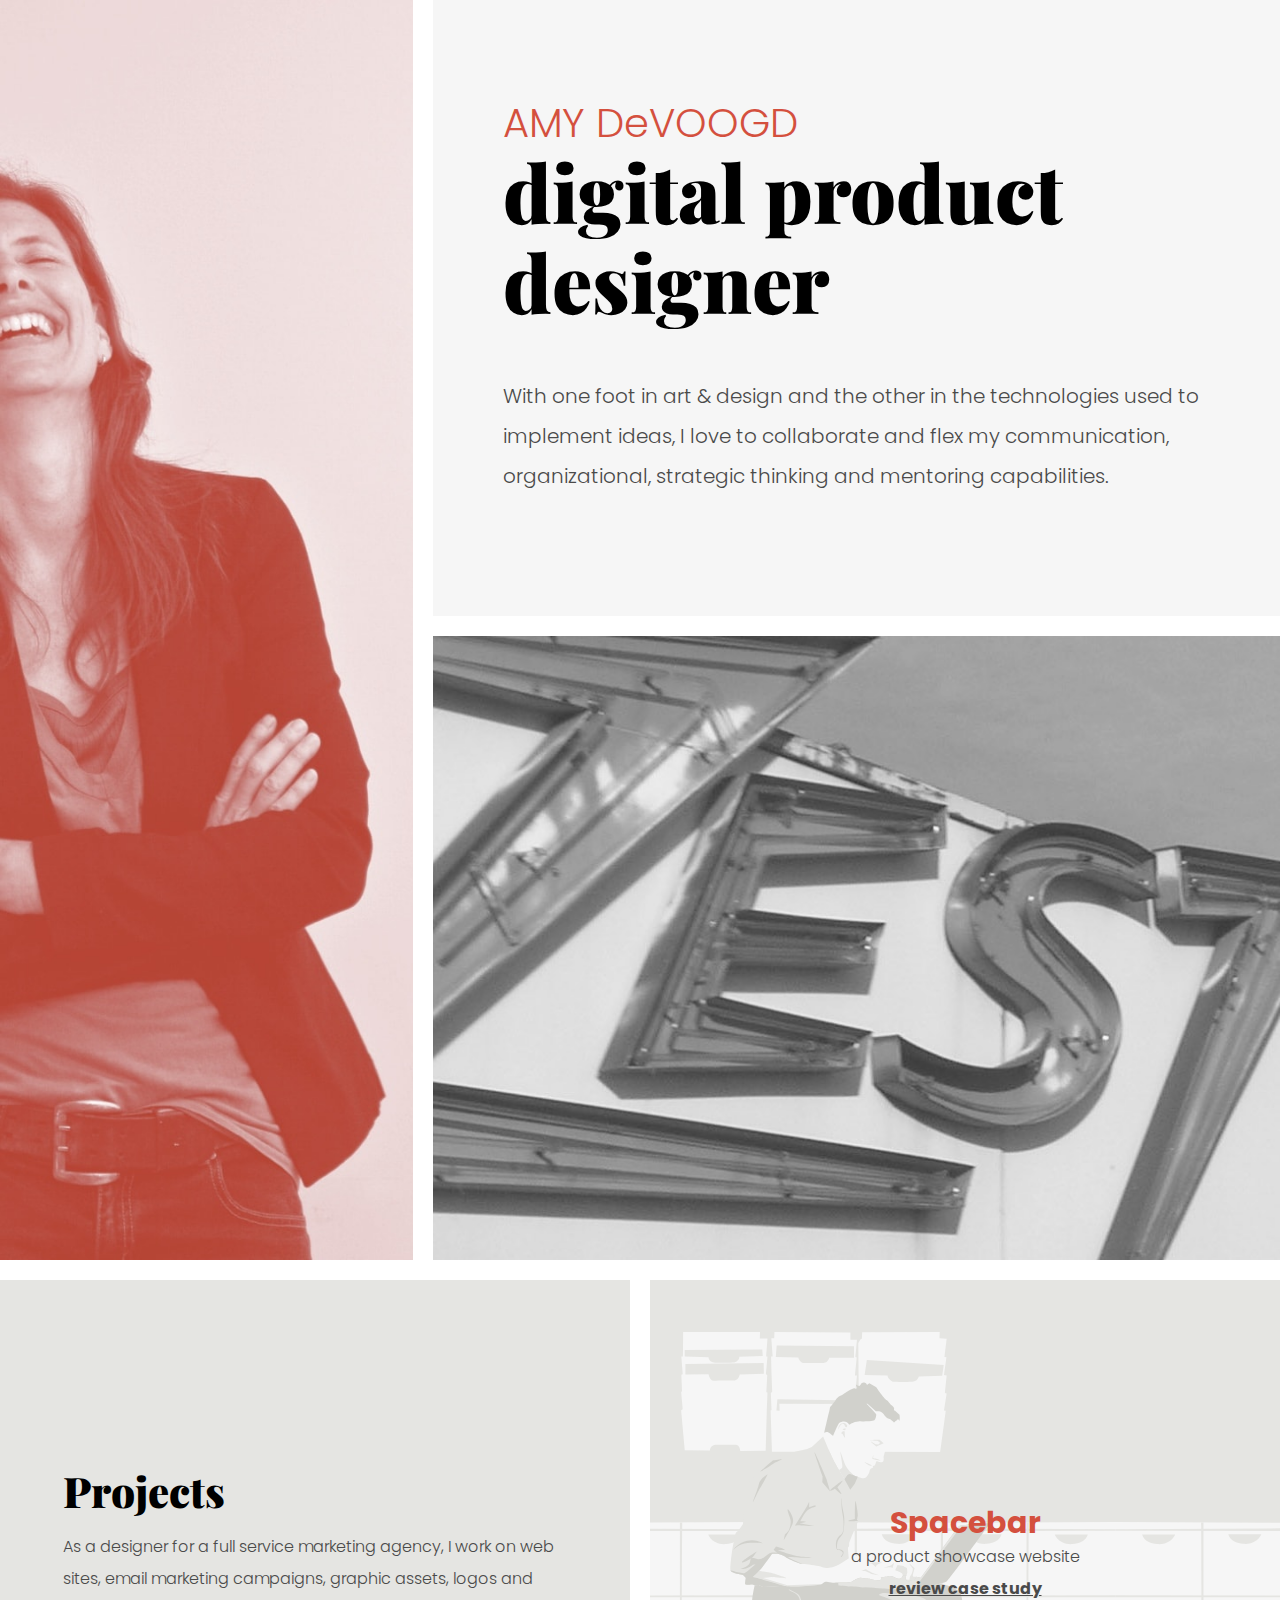
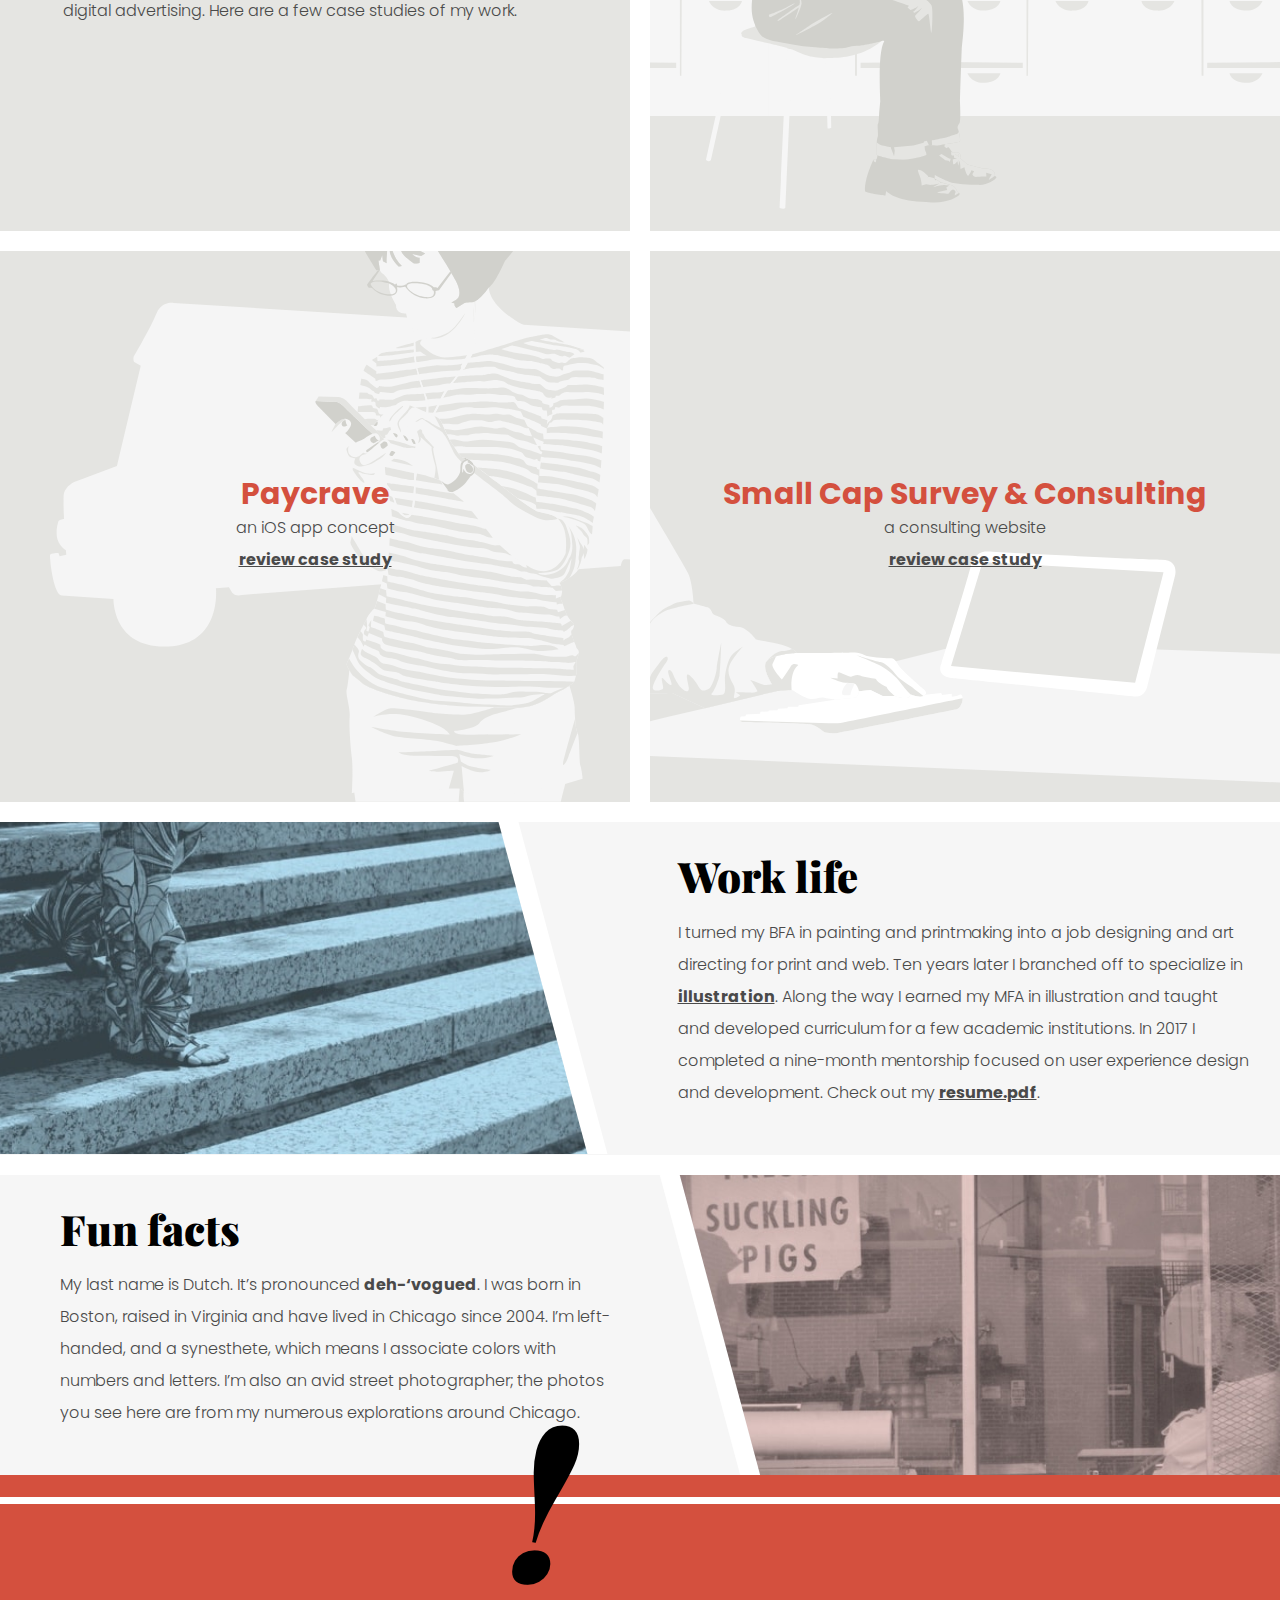
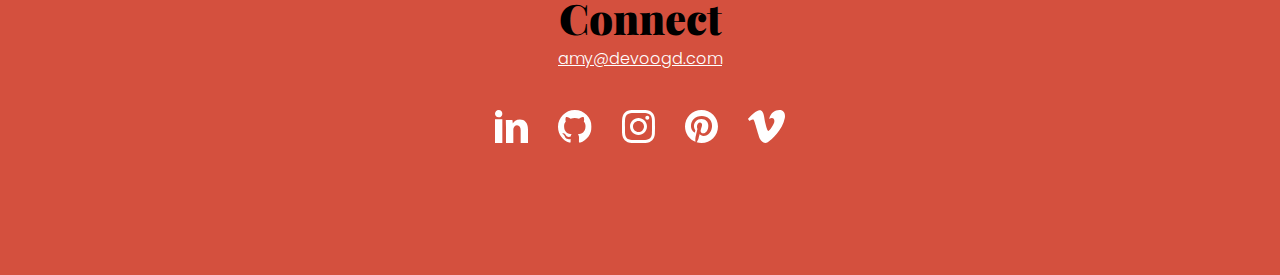
==== commit bc968d27: "revisions" ====
--- a/index.html
+++ b/index.html
@@ -64,7 +64,7 @@
 		
 		<div class="project-intro">
 			<h3>Projects</h3>
-			<p>As a digital designer for a full service marketing agency, I work on web sites, email marketing campaigns, graphic assets, logos and digital advertising. Here are a few case studies of my work. 
+			<p>As a designer for a full service marketing agency, I work on web sites, email marketing campaigns, graphic assets, logos and digital advertising. Here are a few case studies of my work. 
 		</div>
 
 		<div class="spacebar-background"><img src="assets/project-spacebar.svg" alt="a man sitting in an office using a laptop in his lap"></div>
@@ -111,7 +111,7 @@
 
 		<div class="worklife-copy">
 			<h3>Work life</h3>
-			<p>I turned my BFA in painting and printmaking into a job designing and art directing for print and web. Ten years later I branched off to specialize in <span><a href="http://illustration.devoogd.com/" target="blank">illustration</a></span>. Along the way I earned my MFA in illustration and taught and developed curriculum for a few academic institutions. In 2017 I completed a nine-month mentorship focused on user experience design and development. Check out my <a href="assets/devoogd_resume.pdf" target="blank"><span>resume.pdf</span></a>.</p>
+			<p>I turned my BFA in painting and printmaking into a job designing and art directing for print and web. Ten years later I branched off to specialize in <span><a href="http://illustration.devoogd.com/" target="blank">illustration</a></span>. Along the way I earned my MFA in illustration and taught and developed curriculum for a few academic institutions. In 2017 I completed a nine-month mentorship focused on user experience design and development. Check out my <a href="assets/devoogd-resume.pdf" target="blank"><span>resume.pdf</span></a>.</p>
 		</div>
 
 	</section>
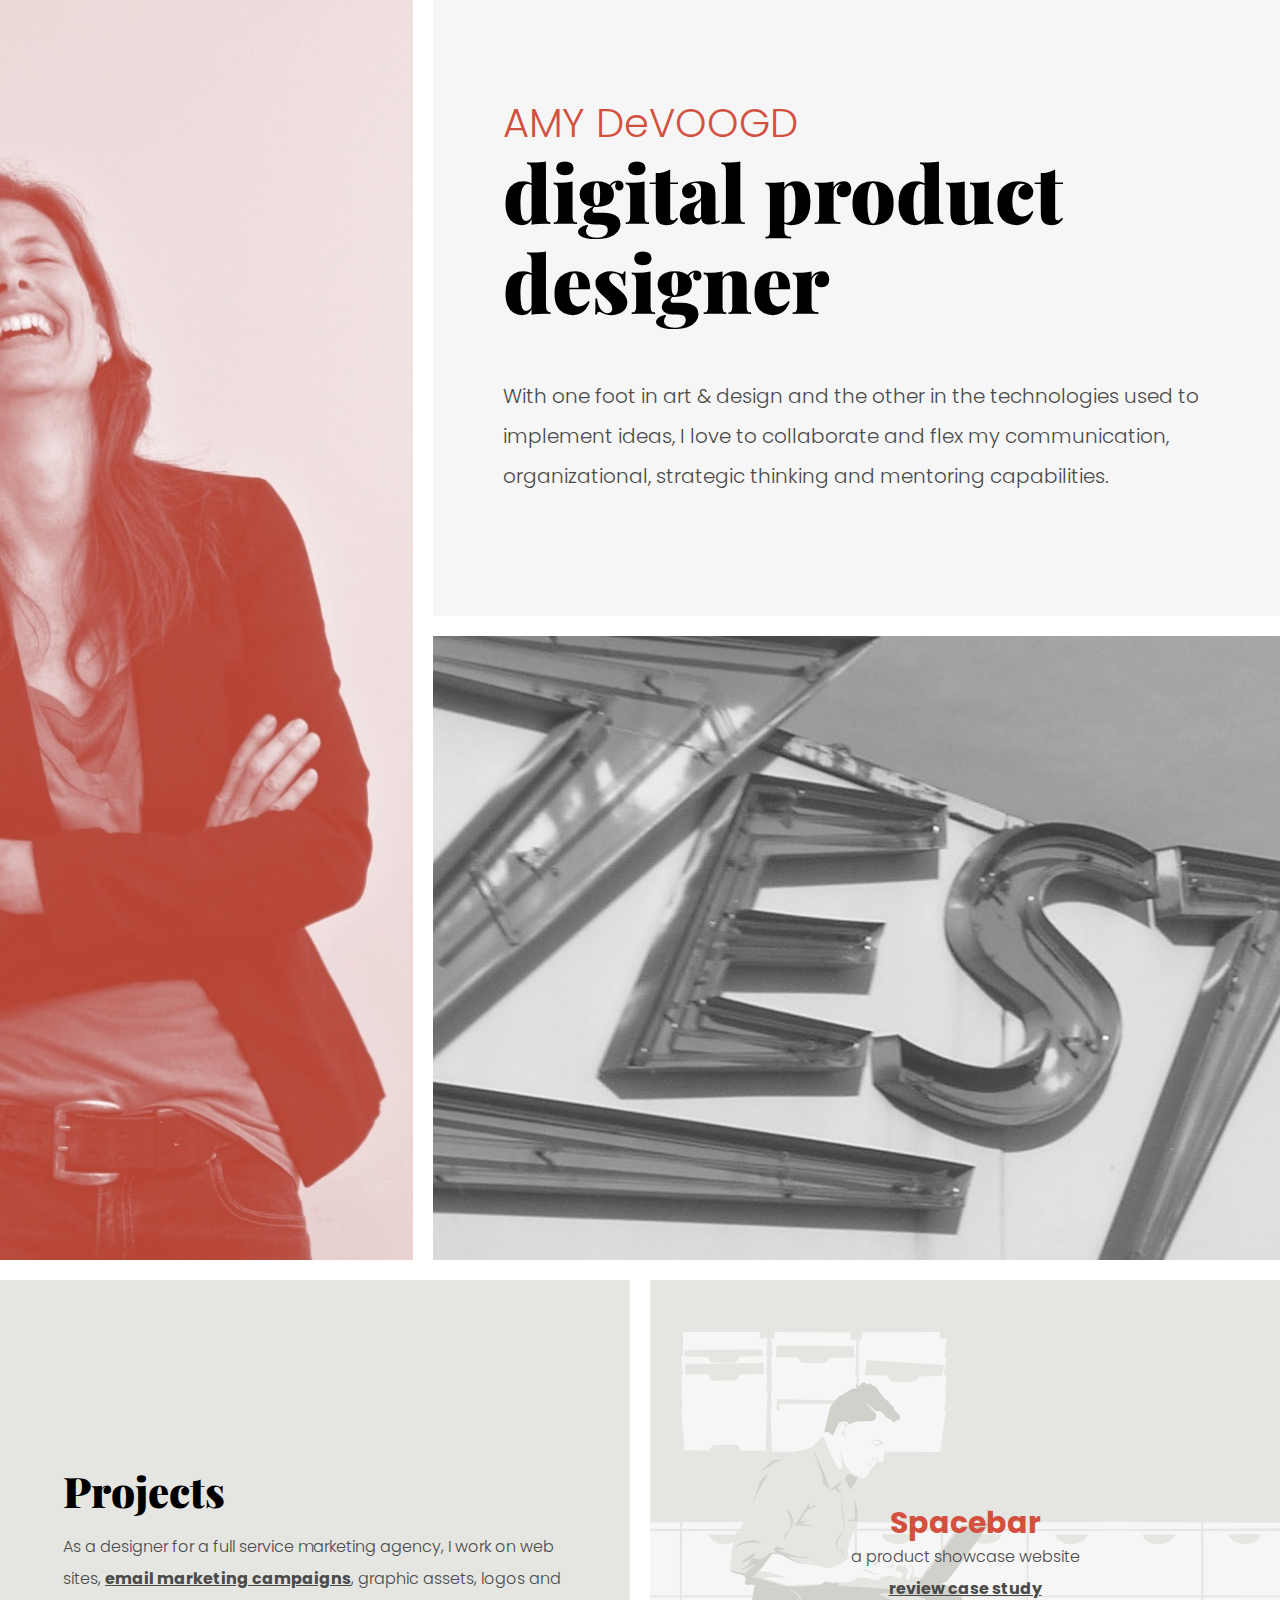
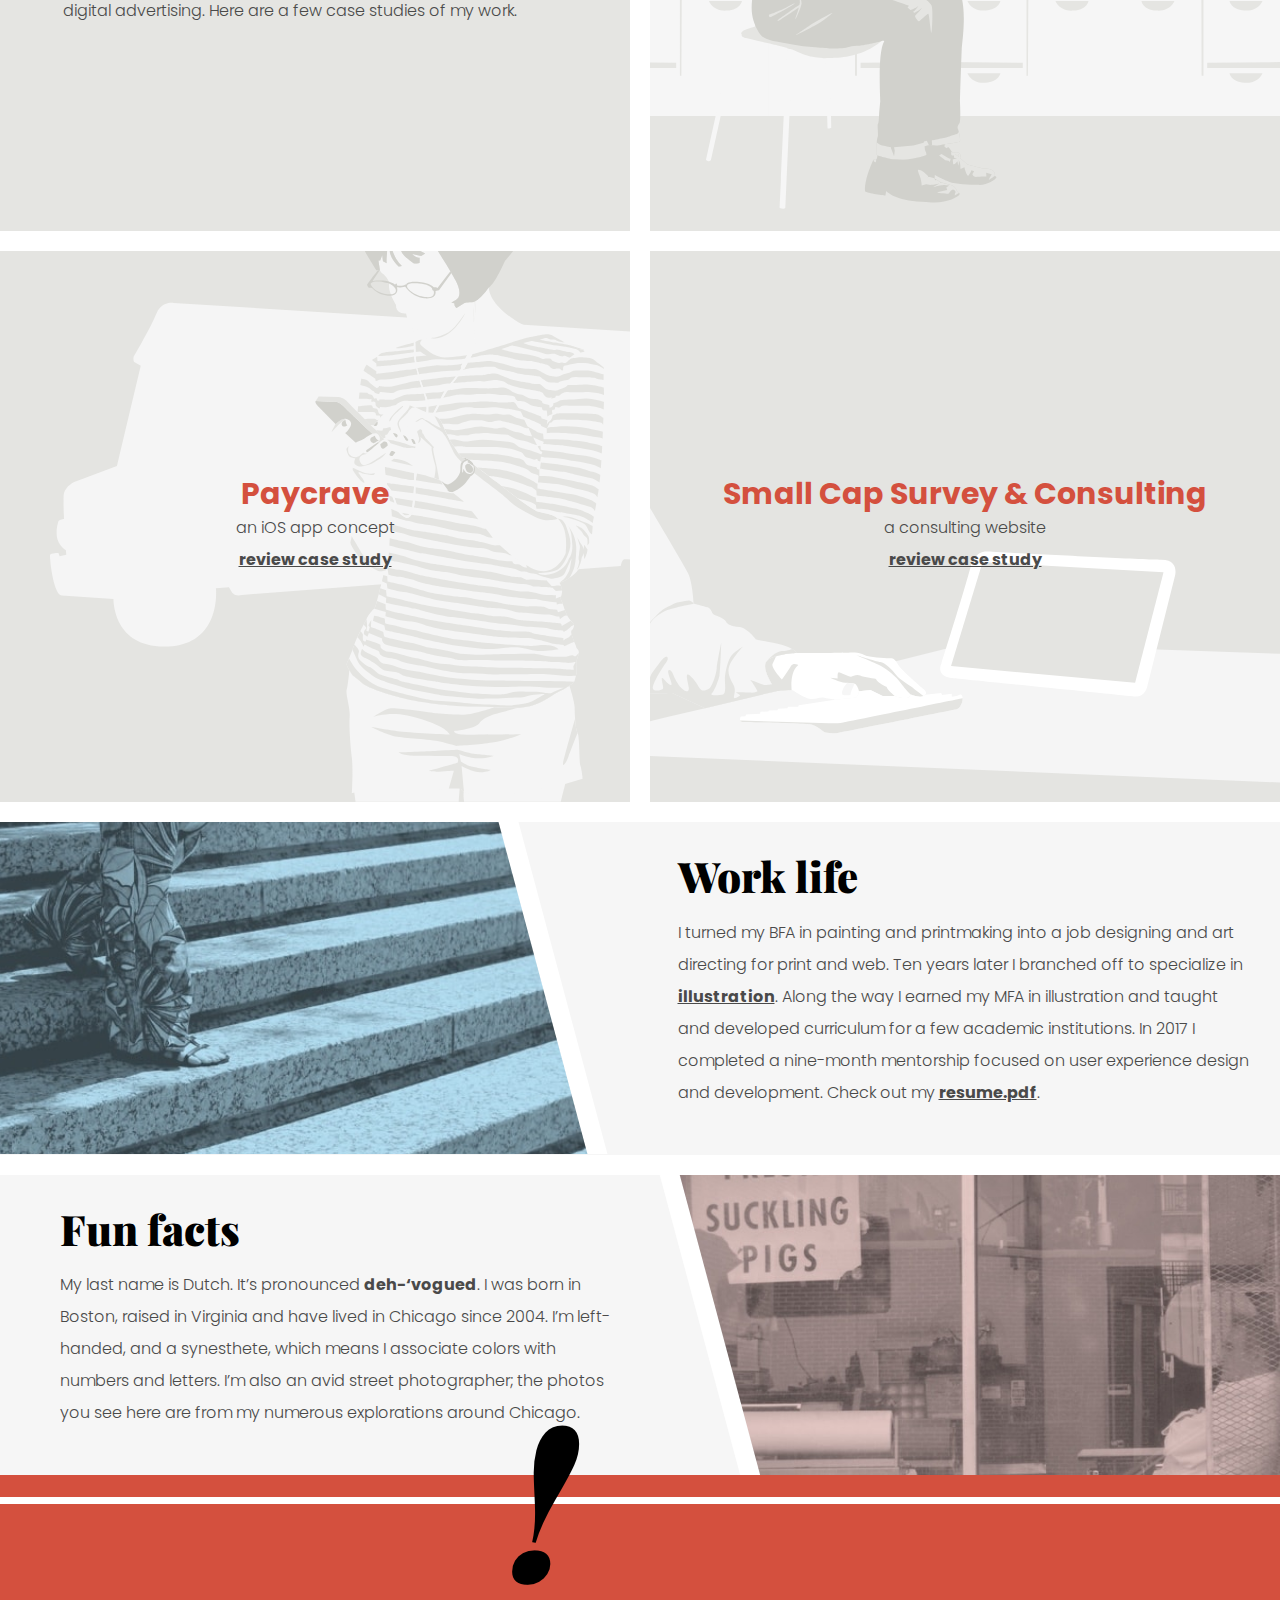
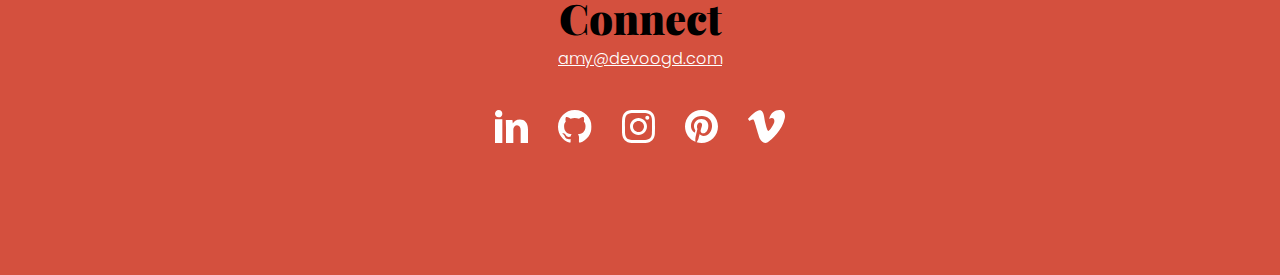
==== commit 924ba9c9: "email case study created" ====
--- a/index.html
+++ b/index.html
@@ -64,7 +64,7 @@
 		
 		<div class="project-intro">
 			<h3>Projects</h3>
-			<p>As a designer for a full service marketing agency, I work on web sites, email marketing campaigns, graphic assets, logos and digital advertising. Here are a few case studies of my work. 
+			<p>As a designer for a full service marketing agency, I work on web sites, <a href="case-study/emailmktg/"><span>email marketing campaigns</span></a>, graphic assets, logos and digital advertising. Here are a few case studies of my work. 
 		</div>
 
 		<div class="spacebar-background"><img src="assets/project-spacebar.svg" alt="a man sitting in an office using a laptop in his lap"></div>
